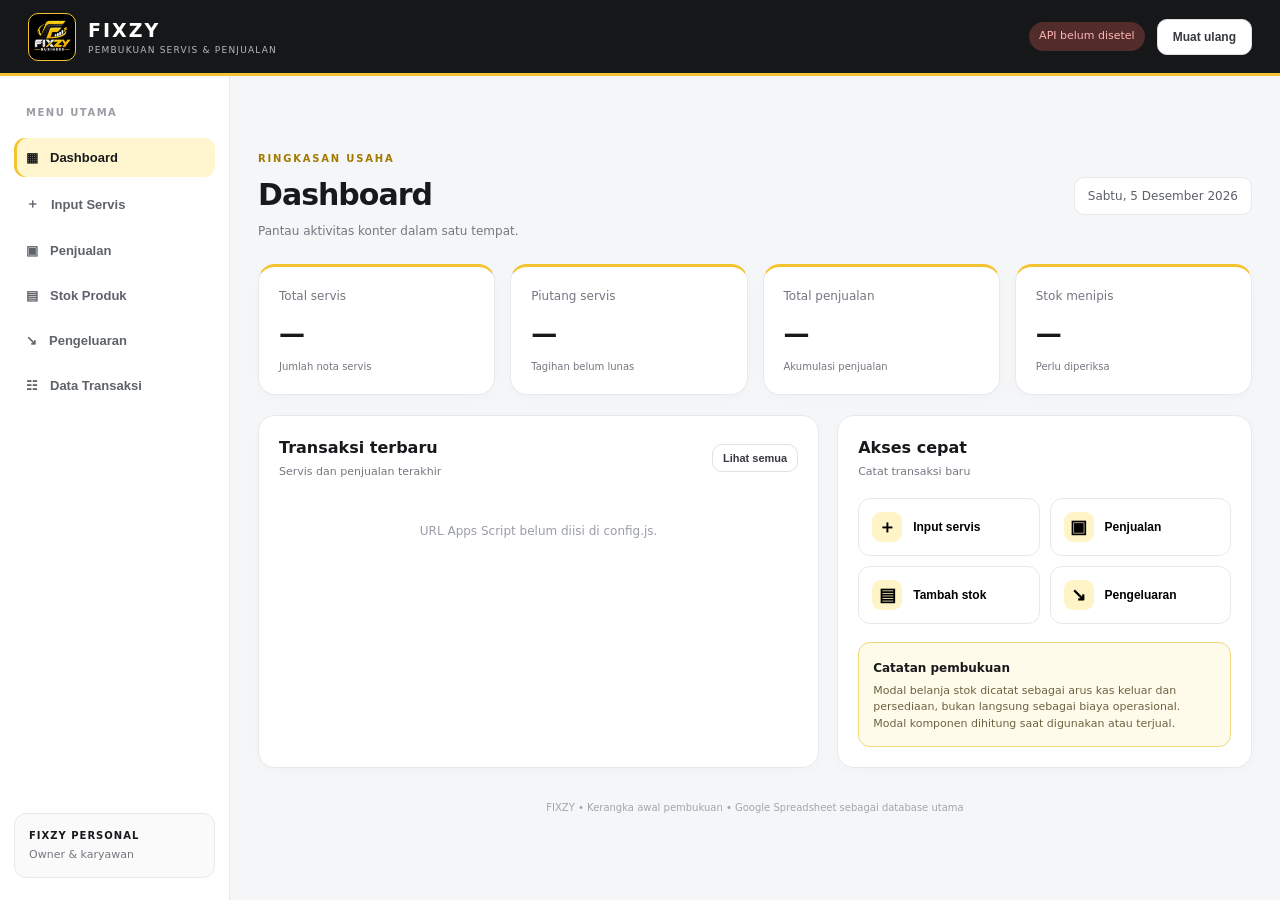
==== index.html @ 5bb492f8 "Update index.html" ====
<!doctype html>
<html lang="id"><head><meta charset="utf-8"><meta name="viewport" content="width=device-width,initial-scale=1"><title>FIXZY | Pembukuan Servis</title><style>
:root{--ink:#17191c;--muted:#737780;--line:#e8e9ec;--paper:#f5f6f8;--white:#fff;--yellow:#f4c430;--yellow-soft:#fff4c7;--radius:17px}*{box-sizing:border-box}body{margin:0;background:var(--paper);color:var(--ink);font:14px/1.5 Inter,ui-sans-serif,system-ui,-apple-system,"Segoe UI",sans-serif}.topbar{height:76px;background:#151719;color:white;display:flex;align-items:center;justify-content:space-between;padding:0 28px;border-bottom:3px solid var(--yellow);position:sticky;top:0;z-index:10}.brand{display:flex;align-items:center;gap:12px}.brand-logo{display:block;width:48px;height:48px;object-fit:contain;background:#000;border:1px solid var(--yellow);border-radius:10px;padding:3px;flex:0 0 auto}.brand b{display:block;letter-spacing:2px;font-size:19px}.brand small{display:block;color:#b6b8bd;font-size:9px;letter-spacing:1.2px}.top-actions{display:flex;align-items:center;gap:12px}.pill{font-size:11px;padding:6px 10px;border-radius:30px;background:#30343a;color:#fff}.pill.ok{background:#163d2b;color:#9cf0bd}.pill.bad{background:#522b2b;color:#ffb6b6}.layout{display:grid;grid-template-columns:230px minmax(0,1fr);min-height:calc(100vh - 76px)}.sidebar{background:white;border-right:1px solid var(--line);padding:22px 14px;display:flex;flex-direction:column;gap:6px}.nav-label{font-size:10px;font-weight:800;color:#9a9da4;letter-spacing:1.5px;padding:7px 12px 12px}.nav{display:flex;align-items:center;gap:12px;text-align:left;width:100%;border:0;background:transparent;color:#5e626a;padding:12px;border-radius:11px;font-weight:650;cursor:pointer}.nav span{font-size:13px}.nav:hover,.nav.active{background:#fff5ce;color:#191a1c}.nav.active{box-shadow:inset 3px 0 var(--yellow)}.sidebar-note{margin-top:auto;border:1px solid var(--line);background:#fafafa;border-radius:12px;padding:14px}.sidebar-note b,.sidebar-note small{display:block}.sidebar-note b{font-size:10px;letter-spacing:1px}.sidebar-note small{font-size:11px;color:var(--muted);margin-top:4px}.main{padding:28px;min-width:0;max-width:1600px;width:100%;margin:auto}.page{display:none}.page.active{display:block}.page-head{display:flex;justify-content:space-between;align-items:center;gap:20px;margin-bottom:24px}.eyebrow{font-size:10px;font-weight:850;letter-spacing:1.8px;color:#a27a00;margin:0 0 6px}.page h1{font-size:30px;letter-spacing:-1px;margin:0}.sub{color:var(--muted);margin:5px 0 0;font-size:12px}.date-chip{background:white;border:1px solid var(--line);padding:9px 13px;border-radius:10px;font-size:12px;color:#5d6067}.stats{display:grid;grid-template-columns:repeat(4,minmax(0,1fr));gap:15px;margin-bottom:20px}.stat,.panel{background:white;border:1px solid var(--line);border-radius:var(--radius);padding:20px;box-shadow:0 3px 12px #1a1c2105}.stat{border-top:3px solid var(--yellow)}.stat span,.stat small{display:block;color:var(--muted);font-size:12px}.stat strong{display:block;font-size:26px;letter-spacing:-.7px;margin:10px 0 5px}.stat small{font-size:10px}.two-col{display:grid;grid-template-columns:minmax(0,1.15fr) minmax(300px,.85fr);gap:18px}.panel h2{font-size:16px;margin:0}.panel-head{display:flex;align-items:center;justify-content:space-between;gap:15px;margin-bottom:17px}.panel-head p{color:var(--muted);font-size:11px;margin:4px 0 0}.quick-grid{display:grid;grid-template-columns:repeat(2,1fr);gap:10px}.quick-grid button{display:flex;align-items:center;gap:11px;padding:13px;border:1px solid var(--line);border-radius:12px;background:#fff;cursor:pointer;text-align:left;font-size:12px;font-weight:700}.quick-grid button:hover{border-color:#e3bc28;background:#fffdf5}.quick-grid b{display:grid;place-items:center;width:30px;height:30px;background:var(--yellow-soft);border-radius:9px;font-size:18px}.notice{margin-top:18px;border:1px solid #f0d87e;background:#fffbeb;padding:14px;border-radius:12px}.notice b{font-size:12px}.notice p{font-size:11px;color:#6c6241;margin:5px 0 0}.btn{border:1px solid transparent;border-radius:10px;padding:10px 15px;font-weight:750;font-size:12px;cursor:pointer;white-space:nowrap}.btn.primary{background:var(--yellow);color:#17191c}.btn.primary:hover{background:#e9b90d}.btn.ghost{background:white;border-color:#dfe1e5;color:#363940}.btn.small{padding:7px 10px;font-size:11px}.form-grid{display:grid;grid-template-columns:repeat(2,minmax(0,1fr));gap:17px;margin-bottom:20px}.form-grid label{display:flex;flex-direction:column;gap:7px;font-size:12px;font-weight:750;color:#42464d}.form-grid input,.form-grid select,.form-grid textarea{font:inherit;font-weight:450;color:#202328;border:1px solid #dfe1e5;background:#fff;border-radius:9px;padding:11px 12px;width:100%;outline:none}.form-grid input:focus,.form-grid select:focus,.form-grid textarea:focus{border-color:#d6ac13;box-shadow:0 0 0 3px #f4c43028}.span-2{grid-column:span 2}.form-footer{display:flex;align-items:center;gap:12px;flex-wrap:wrap}.form-message{font-size:12px;color:#4b6d31}.empty{padding:24px;text-align:center;color:#999da5;font-size:12px}.table-wrap{overflow:auto;width:100%}table{border-collapse:collapse;width:100%;font-size:12px;white-space:nowrap}th{text-align:left;background:#f7f7f8;color:#6d7179;font-size:10px;text-transform:uppercase;letter-spacing:.5px}th,td{padding:12px;border-bottom:1px solid #eceef1}td{color:#373b42}.tabs{display:flex;gap:7px;border-bottom:1px solid var(--line);margin-bottom:16px;overflow:auto}.tab{border:0;border-bottom:2px solid transparent;background:transparent;padding:10px 14px;font-size:12px;color:var(--muted);cursor:pointer}.tab.active{border-color:var(--yellow);color:#17191c;font-weight:800}footer{text-align:center;color:#a2a5ac;font-size:10px;padding:32px 0 10px}.toast{position:fixed;right:22px;bottom:22px;background:#191b1e;color:white;padding:14px 18px;border-radius:12px;box-shadow:0 10px 35px #0002;max-width:360px;display:none;z-index:30}.toast.show{display:block}@media(max-width:1000px){.layout{grid-template-columns:190px minmax(0,1fr)}.main{padding:22px}.stats{grid-template-columns:repeat(2,1fr)}.two-col{grid-template-columns:1fr}}@media(max-width:700px){.topbar{padding:0 15px;height:68px}.brand small{font-size:8px}.top-actions .pill{display:none}.layout{display:block}.sidebar{position:sticky;top:68px;z-index:8;display:flex;flex-direction:row;overflow:auto;padding:8px;border-right:0;border-bottom:1px solid var(--line);gap:4px}.nav-label,.sidebar-note{display:none}.nav{min-width:max-content;width:auto;padding:10px 12px}.main{padding:18px 13px}.page h1{font-size:25px}.page-head{align-items:flex-start}.date-chip{display:none}.stats{gap:9px}.stat{padding:14px}.stat strong{font-size:21px}.panel{padding:15px}.form-grid{grid-template-columns:1fr;gap:13px}.span-2{grid-column:span 1}.form-footer{align-items:flex-start}.quick-grid{grid-template-columns:1fr 1fr}}

/* FIXZY logo sizing fix: keep the logo confined to the header badge */
header.topbar .brand img.brand-logo,
.topbar .brand-logo {
  display: block !important;
  width: 48px !important;
  min-width: 48px !important;
  max-width: 48px !important;
  height: 48px !important;
  min-height: 48px !important;
  max-height: 48px !important;
  object-fit: contain !important;
  object-position: center !important;
  padding: 3px !important;
  margin: 0 !important;
  flex: 0 0 48px !important;
  background: #000 !important;
  border: 1px solid var(--yellow) !important;
  border-radius: 10px !important;
}
header.topbar .brand { min-width: 0; }
header.topbar .brand img { position: static !important; }
@media (max-width: 700px) {
  header.topbar .brand img.brand-logo,
  .topbar .brand-logo {
    width: 42px !important;
    min-width: 42px !important;
    max-width: 42px !important;
    height: 42px !important;
    min-height: 42px !important;
    max-height: 42px !important;
    flex-basis: 42px !important;
  }
}

</style></head>
<body><header class="topbar"><div class="brand"><img class="brand-logo" src="logofixzy.png" alt="Logo FIXZY"><div><b>FIXZY</b><small>PEMBUKUAN SERVIS & PENJUALAN</small></div></div><div class="top-actions"><span id="apiStatus" class="pill muted">API belum disetel</span><button class="btn ghost" id="refreshBtn">Muat ulang</button></div></header>
<div class="layout"><aside class="sidebar"><div class="nav-label">MENU UTAMA</div><button class="nav active" data-page="dashboard">▦ <span>Dashboard</span></button><button class="nav" data-page="servis">＋ <span>Input Servis</span></button><button class="nav" data-page="penjualan">▣ <span>Penjualan</span></button><button class="nav" data-page="stok">▤ <span>Stok Produk</span></button><button class="nav" data-page="pengeluaran">↘ <span>Pengeluaran</span></button><button class="nav" data-page="data">☷ <span>Data Transaksi</span></button><div class="sidebar-note"><b>FIXZY PERSONAL</b><small>Owner & karyawan</small></div></aside>
<main class="main"><section class="page active" id="page-dashboard"><div class="page-head"><div><p class="eyebrow">RINGKASAN USAHA</p><h1>Dashboard</h1><p class="sub">Pantau aktivitas konter dalam satu tempat.</p></div><span class="date-chip" id="todayLabel"></span></div><div class="stats"><article class="stat"><span>Total servis</span><strong id="statServis">—</strong><small>Jumlah nota servis</small></article><article class="stat"><span>Piutang servis</span><strong id="statPiutang">—</strong><small>Tagihan belum lunas</small></article><article class="stat"><span>Total penjualan</span><strong id="statSales">—</strong><small>Akumulasi penjualan</small></article><article class="stat"><span>Stok menipis</span><strong id="statLowStock">—</strong><small>Perlu diperiksa</small></article></div><div class="two-col"><article class="panel"><div class="panel-head"><div><h2>Transaksi terbaru</h2><p>Servis dan penjualan terakhir</p></div><button class="btn small ghost" data-goto="data">Lihat semua</button></div><div id="recentList" class="empty">Hubungkan API untuk menampilkan data.</div></article><article class="panel"><div class="panel-head"><div><h2>Akses cepat</h2><p>Catat transaksi baru</p></div></div><div class="quick-grid"><button data-goto="servis"><b>＋</b><span>Input servis</span></button><button data-goto="penjualan"><b>▣</b><span>Penjualan</span></button><button data-goto="stok"><b>▤</b><span>Tambah stok</span></button><button data-goto="pengeluaran"><b>↘</b><span>Pengeluaran</span></button></div><div class="notice"><b>Catatan pembukuan</b><p>Modal belanja stok dicatat sebagai arus kas keluar dan persediaan, bukan langsung sebagai biaya operasional. Modal komponen dihitung saat digunakan atau terjual.</p></div></article></div></section>
<section class="page" id="page-servis"><div class="page-head"><div><p class="eyebrow">PELANGGAN & PERANGKAT</p><h1>Input Servis</h1><p class="sub">Nota pelanggan ringkas; rincian modal tersimpan internal.</p></div></div><form id="servisForm" class="panel form-grid"><label>Nama pelanggan *<input name="namaPelanggan" required></label><label>WhatsApp<input name="wa" inputmode="tel"></label><label>Merek / model HP *<input name="model" required placeholder="Contoh: Oppo A16"></label><label>IMEI / serial<input name="imei"></label><label class="span-2">Keluhan *<input name="keluhan" required placeholder="HP mati total, tidak mengisi daya..."></label><label>Biaya jasa (Rp) *<input name="biayaJasa" type="number" min="0" required value="0"></label><label>Teknisi<input name="teknisi" placeholder="Nama teknisi"></label><label class="span-2">Catatan internal<textarea name="catatan" rows="2"></textarea></label><div class="span-2 form-footer"><button class="btn primary" type="submit">Simpan Servis</button><span class="form-message" id="servisMessage"></span></div></form><div class="panel"><h2>Sparepart pada servis</h2><p class="sub">Kerangka awal: pilih kode produk dan jumlah melalui pengembangan berikutnya. Jangan masukkan modal pada nota pelanggan.</p></div></section>
<section class="page" id="page-penjualan"><div class="page-head"><div><p class="eyebrow">KASIR KONTER</p><h1>Penjualan</h1><p class="sub">Catat penjualan barang dari stok.</p></div></div><form id="saleForm" class="panel form-grid"><label>Nama pelanggan<input name="namaPelanggan"></label><label>WhatsApp<input name="wa"></label><label>Kode produk *<input name="kodeProduk" required placeholder="Kode produk"></label><label>Jumlah *<input name="qty" type="number" min="1" value="1" required></label><label>Harga jual satuan (opsional)<input name="hargaJual" type="number" min="0" placeholder="Kosongkan = harga stok"></label><label>Diskon (Rp)<input name="diskon" type="number" min="0" value="0"></label><label>Dibayar (Rp)<input name="dibayar" type="number" min="0" value="0"></label><label>Metode pembayaran<select name="metode"><option>Tunai</option><option>Transfer</option><option>QRIS</option><option>Piutang</option></select></label><div class="span-2 form-footer"><button class="btn primary" type="submit">Simpan Penjualan</button><span class="form-message" id="saleMessage"></span></div></form></section>
<section class="page" id="page-stok"><div class="page-head"><div><p class="eyebrow">INVENTARIS</p><h1>Stok Produk</h1><p class="sub">Harga modal internal, harga jual, dan jumlah stok.</p></div></div><form id="productForm" class="panel form-grid"><label>Kode produk<input name="kodeProduk" placeholder="Otomatis jika kosong"></label><label>Nama produk *<input name="namaProduk" required></label><label>Kategori<input name="kategori" placeholder="LCD, baterai, aksesori"></label><label>Merek<input name="merek"></label><label>Supplier<input name="supplier"></label><label>Stok awal<input name="stokAwal" type="number" min="0" value="0"></label><label>Stok minimum<input name="stokMinimum" type="number" min="0" value="1"></label><label>Modal satuan (Rp)<input name="modal" type="number" min="0" value="0"></label><label>Harga jual (Rp)<input name="hargaJual" type="number" min="0" value="0"></label><div class="span-2 form-footer"><button class="btn primary" type="submit">Tambah Produk</button><span class="form-message" id="productMessage"></span></div></form><div class="panel"><div class="panel-head"><h2>Daftar stok</h2><button class="btn small ghost" id="loadStockBtn">Muat stok</button></div><div class="table-wrap"><table><thead><tr><th>Kode</th><th>Produk</th><th>Stok</th><th>Modal</th><th>Harga jual</th></tr></thead><tbody id="stockRows"><tr><td colspan="5" class="empty">Belum dimuat.</td></tr></tbody></table></div></div></section>
<section class="page" id="page-pengeluaran"><div class="page-head"><div><p class="eyebrow">KAS KELUAR</p><h1>Pengeluaran</h1><p class="sub">Pisahkan modal belanja, transportasi, makan, dan operasional.</p></div></div><form id="expenseForm" class="panel form-grid"><label>Kategori *<select name="kategori" required><option>Modal Belanja Stok</option><option>Transportasi</option><option>Makan / Konsumsi</option><option>Operasional Konter</option><option>Upah Karyawan</option><option>Peralatan Servis</option><option>Cicilan / Utang</option><option>Pengeluaran Lainnya</option></select></label><label>Nominal (Rp) *<input name="nominal" type="number" min="1" required></label><label>Metode pembayaran<select name="metode"><option>Tunai</option><option>Transfer</option><option>QRIS</option></select></label><label>Supplier / penerima<input name="supplier"></label><label class="span-2">Keterangan *<textarea name="keterangan" required rows="2" placeholder="Contoh: belanja LCD dari supplier"></textarea></label><div class="span-2 form-footer"><button class="btn primary" type="submit">Simpan Pengeluaran</button><span class="form-message" id="expenseMessage"></span></div></form><div class="notice"><b>Aturan modal stok</b><p>Untuk pembelian stok, gunakan alur pembelian stok yang menambah persediaan dan mencatat uang keluar satu kali. Jangan input pengeluaran modal yang sama dua kali.</p></div></section>
<section class="page" id="page-data"><div class="page-head"><div><p class="eyebrow">RIWAYAT</p><h1>Data Transaksi</h1><p class="sub">Lihat data dari Spreadsheet.</p></div><button class="btn primary" id="loadDataBtn">Muat data</button></div><div class="panel"><div class="tabs"><button class="tab active" data-table="servis">Servis</button><button class="tab" data-table="penjualan">Penjualan</button><button class="tab" data-table="pengeluaran">Pengeluaran</button><button class="tab" data-table="pembayaran">Pembayaran</button></div><div class="table-wrap"><table><thead id="dataHead"></thead><tbody id="dataRows"><tr><td class="empty">Klik Muat data.</td></tr></tbody></table></div></div></section>
<footer>FIXZY • Kerangka awal pembukuan • Google Spreadsheet sebagai database utama</footer></main></div><div id="toast" class="toast"></div><script>
// Tempel URL deployment Web App Apps Script setelah deploy.
// Contoh: const FIXZY_API_URL = 'https://script.google.com/macros/s/DEPLOYMENT_ID/exec';
const FIXZY_API_URL = '';
const FIXZY_APP_NAME = 'FIXZY';

</script>
<script>
const $ = s => document.querySelector(s); const $$ = s => [...document.querySelectorAll(s)];
const money = n => 'Rp ' + Number(n||0).toLocaleString('id-ID');
let currentTable='servis';
function toast(msg){const el=$('#toast');el.textContent=msg;el.classList.add('show');setTimeout(()=>el.classList.remove('show'),3200)}
function apiReady(){return typeof FIXZY_API_URL==='string'&&FIXZY_API_URL.startsWith('https://script.google.com/macros/s/')}
async function apiGet(action){if(!apiReady())throw new Error('URL Apps Script belum diisi di config.js.');const u=new URL(FIXZY_API_URL);u.searchParams.set('action',action);const r=await fetch(u.toString());const j=await r.json();if(!j.ok)throw new Error(j.message||'Permintaan gagal');return j}
async function apiPost(data){if(!apiReady())throw new Error('URL Apps Script belum diisi di config.js.');const r=await fetch(FIXZY_API_URL,{method:'POST',headers:{'Content-Type':'text/plain;charset=utf-8'},body:JSON.stringify(data)});const j=await r.json();if(!j.ok)throw new Error(j.message||'Permintaan gagal');return j}
function formObj(form){return Object.fromEntries(new FormData(form).entries())}
function go(page){$$('.page').forEach(x=>x.classList.toggle('active',x.id==='page-'+page));$$('.nav').forEach(x=>x.classList.toggle('active',x.dataset.page===page));window.scrollTo({top:0,behavior:'smooth'})}
$$('.nav').forEach(b=>b.addEventListener('click',()=>go(b.dataset.page)));$$('[data-goto]').forEach(b=>b.addEventListener('click',()=>go(b.dataset.goto)));
async function checkApi(){const s=$('#apiStatus');try{await apiGet('ping');s.textContent='API terhubung';s.className='pill ok'}catch(e){s.textContent='API belum disetel';s.className='pill bad'}}
async function loadDashboard(){try{const j=await apiGet('dashboard');const d=j.ringkasan||{};$('#statServis').textContent=d.jumlahServis??0;$('#statPiutang').textContent=money(d.totalPiutangServis);$('#statSales').textContent=money(d.totalPenjualan);$('#statLowStock').textContent=d.stokMenipis??0;const [s,p]=await Promise.all([apiGet('servis'),apiGet('penjualan')]);const all=[...(s.data||[]).map(x=>({date:x.Tanggal,id:x['ID Servis'],name:x['Nama Pelanggan'],total:x['Total Tagihan'],kind:'Servis'})),...(p.data||[]).map(x=>({date:x.Tanggal,id:x['ID Penjualan'],name:x['Nama Pelanggan'],total:x.Total,kind:'Penjualan'}))].slice(0,8);$('#recentList').innerHTML=all.length?'<div class="table-wrap"><table><thead><tr><th>Jenis</th><th>Nomor</th><th>Pelanggan</th><th>Total</th></tr></thead><tbody>'+all.map(x=>`<tr><td>${esc(x.kind)}</td><td>${esc(x.id)}</td><td>${esc(x.name)}</td><td>${money(x.total)}</td></tr>`).join('')+'</tbody></table></div>':'<div class="empty">Belum ada transaksi.</div>'}catch(e){$('#recentList').textContent=e.message}}
function esc(v){return String(v??'').replace(/[&<>"']/g,c=>({'&':'&amp;','<':'&lt;','>':'&gt;','"':'&quot;',"'":'&#39;'}[c]))}
function message(id,text){$(id).textContent=text}
$('#servisForm').addEventListener('submit',async e=>{e.preventDefault();const d=formObj(e.currentTarget);d.action='createservis';d.biayaJasa=Number(d.biayaJasa||0);d.spareparts=[];try{const j=await apiPost(d);message('#servisMessage',`${j.message} No. ${j.idServis}; total ${money(j.totalTagihan)}.`);e.currentTarget.reset();e.currentTarget.biayaJasa.value=0;toast('Servis tersimpan')}catch(err){message('#servisMessage',err.message)}});
$('#saleForm').addEventListener('submit',async e=>{e.preventDefault();const f=formObj(e.currentTarget);const d={action:'createsale',namaPelanggan:f.namaPelanggan,wa:f.wa,diskon:Number(f.diskon||0),dibayar:Number(f.dibayar||0),metode:f.metode,items:[{kodeProduk:f.kodeProduk,qty:Number(f.qty||0)}]};if(f.hargaJual!=='')d.items[0].hargaJual=Number(f.hargaJual);try{const j=await apiPost(d);message('#saleMessage',`${j.message} ${j.idPenjualan}; total ${money(j.total)}; sisa ${money(j.sisaPiutang)}.`);e.currentTarget.reset();toast('Penjualan tersimpan')}catch(err){message('#saleMessage',err.message)}});
$('#productForm').addEventListener('submit',async e=>{e.preventDefault();const d=formObj(e.currentTarget);d.action='createproduk';['stokAwal','stokMinimum','modal','hargaJual'].forEach(k=>d[k]=Number(d[k]||0));try{const j=await apiPost(d);message('#productMessage',`${j.message} Kode: ${j.kodeProduk}`);e.currentTarget.reset();await loadStock();toast('Produk tersimpan')}catch(err){message('#productMessage',err.message)}});
$('#expenseForm').addEventListener('submit',async e=>{e.preventDefault();const d=formObj(e.currentTarget);d.action='createexpense';d.nominal=Number(d.nominal||0);try{const j=await apiPost(d);message('#expenseMessage',j.message);e.currentTarget.reset();toast('Pengeluaran tersimpan')}catch(err){message('#expenseMessage',err.message)}});
async function loadStock(){try{const j=await apiGet('stok');const rows=j.data||[];$('#stockRows').innerHTML=rows.length?rows.map(p=>`<tr><td>${esc(p['Kode Produk'])}</td><td>${esc(p['Nama Produk'])}</td><td>${esc(p.Stok)}</td><td>${money(p['Modal Satuan'])}</td><td>${money(p['Harga Jual'])}</td></tr>`).join(''):'<tr><td colspan="5" class="empty">Belum ada produk.</td></tr>'}catch(e){$('#stockRows').innerHTML=`<tr><td colspan="5" class="empty">${esc(e.message)}</td></tr>`}}
$('#loadStockBtn').addEventListener('click',loadStock);$('#loadDataBtn').addEventListener('click',loadTable);$('#refreshBtn').addEventListener('click',async()=>{await checkApi();await loadDashboard();toast('Data diperbarui')});
$$('.tab').forEach(b=>b.addEventListener('click',()=>{$$('.tab').forEach(x=>x.classList.toggle('active',x===b));currentTable=b.dataset.table;loadTable()}));
async function loadTable(){try{const j=await apiGet(currentTable);const data=j.data||[];const keys=data.length?Object.keys(data[0]):[];$('#dataHead').innerHTML='<tr>'+keys.slice(0,9).map(k=>`<th>${esc(k)}</th>`).join('')+'</tr>';$('#dataRows').innerHTML=data.length?data.map(o=>'<tr>'+keys.slice(0,9).map(k=>`<td>${esc(typeof o[k]==='number'&&/Nominal|Total|Harga|Modal|Tagihan|Dibayar|Piutang/.test(k)?money(o[k]):o[k])}</td>`).join('')+'</tr>').join(''):`<tr><td colspan="9" class="empty">Belum ada data.</td></tr>`}catch(e){$('#dataRows').innerHTML=`<tr><td class="empty">${esc(e.message)}</td></tr>`}}
$('#todayLabel').textContent=new Date().toLocaleDateString('id-ID',{weekday:'long',day:'numeric',month:'long',year:'numeric'});checkApi();loadDashboard();

</script></body></html>
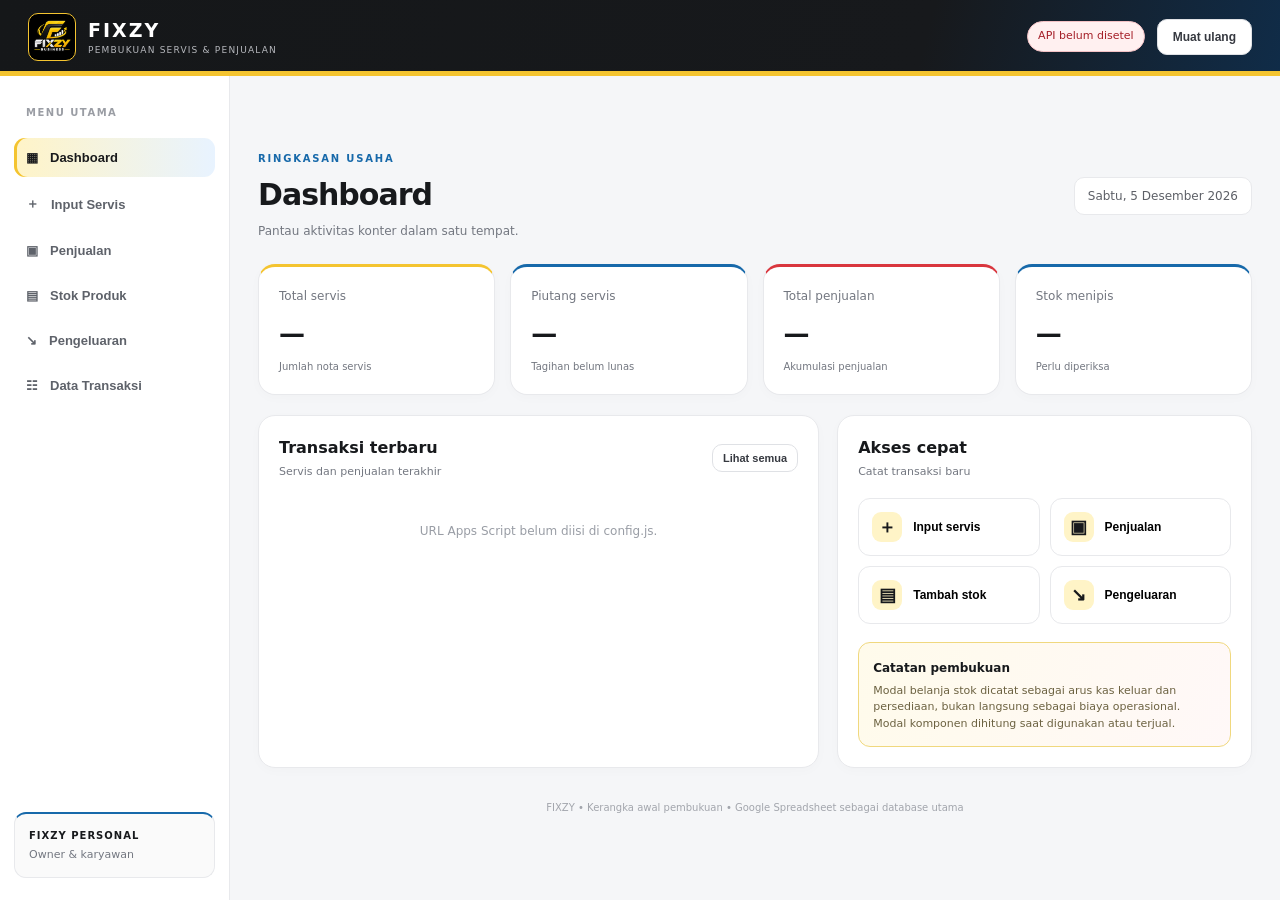
==== commit 942c7126: "Update index.html" ====
--- a/index.html
+++ b/index.html
@@ -1,6 +1,6 @@
 <!doctype html>
 <html lang="id"><head><meta charset="utf-8"><meta name="viewport" content="width=device-width,initial-scale=1"><title>FIXZY | Pembukuan Servis</title><style>
-:root{--ink:#17191c;--muted:#737780;--line:#e8e9ec;--paper:#f5f6f8;--white:#fff;--yellow:#f4c430;--yellow-soft:#fff4c7;--radius:17px}*{box-sizing:border-box}body{margin:0;background:var(--paper);color:var(--ink);font:14px/1.5 Inter,ui-sans-serif,system-ui,-apple-system,"Segoe UI",sans-serif}.topbar{height:76px;background:#151719;color:white;display:flex;align-items:center;justify-content:space-between;padding:0 28px;border-bottom:3px solid var(--yellow);position:sticky;top:0;z-index:10}.brand{display:flex;align-items:center;gap:12px}.brand-logo{display:block;width:48px;height:48px;object-fit:contain;background:#000;border:1px solid var(--yellow);border-radius:10px;padding:3px;flex:0 0 auto}.brand b{display:block;letter-spacing:2px;font-size:19px}.brand small{display:block;color:#b6b8bd;font-size:9px;letter-spacing:1.2px}.top-actions{display:flex;align-items:center;gap:12px}.pill{font-size:11px;padding:6px 10px;border-radius:30px;background:#30343a;color:#fff}.pill.ok{background:#163d2b;color:#9cf0bd}.pill.bad{background:#522b2b;color:#ffb6b6}.layout{display:grid;grid-template-columns:230px minmax(0,1fr);min-height:calc(100vh - 76px)}.sidebar{background:white;border-right:1px solid var(--line);padding:22px 14px;display:flex;flex-direction:column;gap:6px}.nav-label{font-size:10px;font-weight:800;color:#9a9da4;letter-spacing:1.5px;padding:7px 12px 12px}.nav{display:flex;align-items:center;gap:12px;text-align:left;width:100%;border:0;background:transparent;color:#5e626a;padding:12px;border-radius:11px;font-weight:650;cursor:pointer}.nav span{font-size:13px}.nav:hover,.nav.active{background:#fff5ce;color:#191a1c}.nav.active{box-shadow:inset 3px 0 var(--yellow)}.sidebar-note{margin-top:auto;border:1px solid var(--line);background:#fafafa;border-radius:12px;padding:14px}.sidebar-note b,.sidebar-note small{display:block}.sidebar-note b{font-size:10px;letter-spacing:1px}.sidebar-note small{font-size:11px;color:var(--muted);margin-top:4px}.main{padding:28px;min-width:0;max-width:1600px;width:100%;margin:auto}.page{display:none}.page.active{display:block}.page-head{display:flex;justify-content:space-between;align-items:center;gap:20px;margin-bottom:24px}.eyebrow{font-size:10px;font-weight:850;letter-spacing:1.8px;color:#a27a00;margin:0 0 6px}.page h1{font-size:30px;letter-spacing:-1px;margin:0}.sub{color:var(--muted);margin:5px 0 0;font-size:12px}.date-chip{background:white;border:1px solid var(--line);padding:9px 13px;border-radius:10px;font-size:12px;color:#5d6067}.stats{display:grid;grid-template-columns:repeat(4,minmax(0,1fr));gap:15px;margin-bottom:20px}.stat,.panel{background:white;border:1px solid var(--line);border-radius:var(--radius);padding:20px;box-shadow:0 3px 12px #1a1c2105}.stat{border-top:3px solid var(--yellow)}.stat span,.stat small{display:block;color:var(--muted);font-size:12px}.stat strong{display:block;font-size:26px;letter-spacing:-.7px;margin:10px 0 5px}.stat small{font-size:10px}.two-col{display:grid;grid-template-columns:minmax(0,1.15fr) minmax(300px,.85fr);gap:18px}.panel h2{font-size:16px;margin:0}.panel-head{display:flex;align-items:center;justify-content:space-between;gap:15px;margin-bottom:17px}.panel-head p{color:var(--muted);font-size:11px;margin:4px 0 0}.quick-grid{display:grid;grid-template-columns:repeat(2,1fr);gap:10px}.quick-grid button{display:flex;align-items:center;gap:11px;padding:13px;border:1px solid var(--line);border-radius:12px;background:#fff;cursor:pointer;text-align:left;font-size:12px;font-weight:700}.quick-grid button:hover{border-color:#e3bc28;background:#fffdf5}.quick-grid b{display:grid;place-items:center;width:30px;height:30px;background:var(--yellow-soft);border-radius:9px;font-size:18px}.notice{margin-top:18px;border:1px solid #f0d87e;background:#fffbeb;padding:14px;border-radius:12px}.notice b{font-size:12px}.notice p{font-size:11px;color:#6c6241;margin:5px 0 0}.btn{border:1px solid transparent;border-radius:10px;padding:10px 15px;font-weight:750;font-size:12px;cursor:pointer;white-space:nowrap}.btn.primary{background:var(--yellow);color:#17191c}.btn.primary:hover{background:#e9b90d}.btn.ghost{background:white;border-color:#dfe1e5;color:#363940}.btn.small{padding:7px 10px;font-size:11px}.form-grid{display:grid;grid-template-columns:repeat(2,minmax(0,1fr));gap:17px;margin-bottom:20px}.form-grid label{display:flex;flex-direction:column;gap:7px;font-size:12px;font-weight:750;color:#42464d}.form-grid input,.form-grid select,.form-grid textarea{font:inherit;font-weight:450;color:#202328;border:1px solid #dfe1e5;background:#fff;border-radius:9px;padding:11px 12px;width:100%;outline:none}.form-grid input:focus,.form-grid select:focus,.form-grid textarea:focus{border-color:#d6ac13;box-shadow:0 0 0 3px #f4c43028}.span-2{grid-column:span 2}.form-footer{display:flex;align-items:center;gap:12px;flex-wrap:wrap}.form-message{font-size:12px;color:#4b6d31}.empty{padding:24px;text-align:center;color:#999da5;font-size:12px}.table-wrap{overflow:auto;width:100%}table{border-collapse:collapse;width:100%;font-size:12px;white-space:nowrap}th{text-align:left;background:#f7f7f8;color:#6d7179;font-size:10px;text-transform:uppercase;letter-spacing:.5px}th,td{padding:12px;border-bottom:1px solid #eceef1}td{color:#373b42}.tabs{display:flex;gap:7px;border-bottom:1px solid var(--line);margin-bottom:16px;overflow:auto}.tab{border:0;border-bottom:2px solid transparent;background:transparent;padding:10px 14px;font-size:12px;color:var(--muted);cursor:pointer}.tab.active{border-color:var(--yellow);color:#17191c;font-weight:800}footer{text-align:center;color:#a2a5ac;font-size:10px;padding:32px 0 10px}.toast{position:fixed;right:22px;bottom:22px;background:#191b1e;color:white;padding:14px 18px;border-radius:12px;box-shadow:0 10px 35px #0002;max-width:360px;display:none;z-index:30}.toast.show{display:block}@media(max-width:1000px){.layout{grid-template-columns:190px minmax(0,1fr)}.main{padding:22px}.stats{grid-template-columns:repeat(2,1fr)}.two-col{grid-template-columns:1fr}}@media(max-width:700px){.topbar{padding:0 15px;height:68px}.brand small{font-size:8px}.top-actions .pill{display:none}.layout{display:block}.sidebar{position:sticky;top:68px;z-index:8;display:flex;flex-direction:row;overflow:auto;padding:8px;border-right:0;border-bottom:1px solid var(--line);gap:4px}.nav-label,.sidebar-note{display:none}.nav{min-width:max-content;width:auto;padding:10px 12px}.main{padding:18px 13px}.page h1{font-size:25px}.page-head{align-items:flex-start}.date-chip{display:none}.stats{gap:9px}.stat{padding:14px}.stat strong{font-size:21px}.panel{padding:15px}.form-grid{grid-template-columns:1fr;gap:13px}.span-2{grid-column:span 1}.form-footer{align-items:flex-start}.quick-grid{grid-template-columns:1fr 1fr}}
+:root{--ink:#17191c;--muted:#737780;--line:#e8e9ec;--paper:#f5f6f8;--white:#fff;--yellow:#f4c430;--yellow-soft:#fff4c7;--blue:#1769aa;--blue-soft:#e8f3ff;--red:#d9363e;--red-soft:#fff0f0;--radius:17px}*{box-sizing:border-box}body{margin:0;background:var(--paper);color:var(--ink);font:14px/1.5 Inter,ui-sans-serif,system-ui,-apple-system,"Segoe UI",sans-serif}.topbar{height:76px;background:#151719;color:white;display:flex;align-items:center;justify-content:space-between;padding:0 28px;border-bottom:3px solid var(--yellow);position:sticky;top:0;z-index:10}.brand{display:flex;align-items:center;gap:12px}.brand-logo{display:block;width:48px;height:48px;object-fit:contain;background:#000;border:1px solid var(--yellow);border-radius:10px;padding:3px;flex:0 0 auto}.brand b{display:block;letter-spacing:2px;font-size:19px}.brand small{display:block;color:#b6b8bd;font-size:9px;letter-spacing:1.2px}.top-actions{display:flex;align-items:center;gap:12px}.pill{font-size:11px;padding:6px 10px;border-radius:30px;background:#30343a;color:#fff}.pill.ok{background:#163d2b;color:#9cf0bd}.pill.bad{background:#522b2b;color:#ffb6b6}.layout{display:grid;grid-template-columns:230px minmax(0,1fr);min-height:calc(100vh - 76px)}.sidebar{background:white;border-right:1px solid var(--line);padding:22px 14px;display:flex;flex-direction:column;gap:6px}.nav-label{font-size:10px;font-weight:800;color:#9a9da4;letter-spacing:1.5px;padding:7px 12px 12px}.nav{display:flex;align-items:center;gap:12px;text-align:left;width:100%;border:0;background:transparent;color:#5e626a;padding:12px;border-radius:11px;font-weight:650;cursor:pointer}.nav span{font-size:13px}.nav:hover,.nav.active{background:#fff5ce;color:#191a1c}.nav.active{box-shadow:inset 3px 0 var(--yellow)}.sidebar-note{margin-top:auto;border:1px solid var(--line);background:#fafafa;border-radius:12px;padding:14px}.sidebar-note b,.sidebar-note small{display:block}.sidebar-note b{font-size:10px;letter-spacing:1px}.sidebar-note small{font-size:11px;color:var(--muted);margin-top:4px}.main{padding:28px;min-width:0;max-width:1600px;width:100%;margin:auto}.page{display:none}.page.active{display:block}.page-head{display:flex;justify-content:space-between;align-items:center;gap:20px;margin-bottom:24px}.eyebrow{font-size:10px;font-weight:850;letter-spacing:1.8px;color:#a27a00;margin:0 0 6px}.page h1{font-size:30px;letter-spacing:-1px;margin:0}.sub{color:var(--muted);margin:5px 0 0;font-size:12px}.date-chip{background:white;border:1px solid var(--line);padding:9px 13px;border-radius:10px;font-size:12px;color:#5d6067}.stats{display:grid;grid-template-columns:repeat(4,minmax(0,1fr));gap:15px;margin-bottom:20px}.stat,.panel{background:white;border:1px solid var(--line);border-radius:var(--radius);padding:20px;box-shadow:0 3px 12px #1a1c2105}.stat{border-top:3px solid var(--yellow)}.stat span,.stat small{display:block;color:var(--muted);font-size:12px}.stat strong{display:block;font-size:26px;letter-spacing:-.7px;margin:10px 0 5px}.stat small{font-size:10px}.two-col{display:grid;grid-template-columns:minmax(0,1.15fr) minmax(300px,.85fr);gap:18px}.panel h2{font-size:16px;margin:0}.panel-head{display:flex;align-items:center;justify-content:space-between;gap:15px;margin-bottom:17px}.panel-head p{color:var(--muted);font-size:11px;margin:4px 0 0}.quick-grid{display:grid;grid-template-columns:repeat(2,1fr);gap:10px}.quick-grid button{display:flex;align-items:center;gap:11px;padding:13px;border:1px solid var(--line);border-radius:12px;background:#fff;cursor:pointer;text-align:left;font-size:12px;font-weight:700}.quick-grid button:hover{border-color:#e3bc28;background:#fffdf5}.quick-grid b{display:grid;place-items:center;width:30px;height:30px;background:var(--yellow-soft);border-radius:9px;font-size:18px}.notice{margin-top:18px;border:1px solid #f0d87e;background:#fffbeb;padding:14px;border-radius:12px}.notice b{font-size:12px}.notice p{font-size:11px;color:#6c6241;margin:5px 0 0}.btn{border:1px solid transparent;border-radius:10px;padding:10px 15px;font-weight:750;font-size:12px;cursor:pointer;white-space:nowrap}.btn.primary{background:var(--yellow);color:#17191c}.btn.primary:hover{background:#e9b90d}.btn.ghost{background:white;border-color:#dfe1e5;color:#363940}.btn.small{padding:7px 10px;font-size:11px}.form-grid{display:grid;grid-template-columns:repeat(2,minmax(0,1fr));gap:17px;margin-bottom:20px}.form-grid label{display:flex;flex-direction:column;gap:7px;font-size:12px;font-weight:750;color:#42464d}.form-grid input,.form-grid select,.form-grid textarea{font:inherit;font-weight:450;color:#202328;border:1px solid #dfe1e5;background:#fff;border-radius:9px;padding:11px 12px;width:100%;outline:none}.form-grid input:focus,.form-grid select:focus,.form-grid textarea:focus{border-color:#d6ac13;box-shadow:0 0 0 3px #f4c43028}.span-2{grid-column:span 2}.form-footer{display:flex;align-items:center;gap:12px;flex-wrap:wrap}.form-message{font-size:12px;color:#4b6d31}.empty{padding:24px;text-align:center;color:#999da5;font-size:12px}.table-wrap{overflow:auto;width:100%}table{border-collapse:collapse;width:100%;font-size:12px;white-space:nowrap}th{text-align:left;background:#f7f7f8;color:#6d7179;font-size:10px;text-transform:uppercase;letter-spacing:.5px}th,td{padding:12px;border-bottom:1px solid #eceef1}td{color:#373b42}.tabs{display:flex;gap:7px;border-bottom:1px solid var(--line);margin-bottom:16px;overflow:auto}.tab{border:0;border-bottom:2px solid transparent;background:transparent;padding:10px 14px;font-size:12px;color:var(--muted);cursor:pointer}.tab.active{border-color:var(--yellow);color:#17191c;font-weight:800}footer{text-align:center;color:#a2a5ac;font-size:10px;padding:32px 0 10px}.toast{position:fixed;right:22px;bottom:22px;background:#191b1e;color:white;padding:14px 18px;border-radius:12px;box-shadow:0 10px 35px #0002;max-width:360px;display:none;z-index:30}.toast.show{display:block}@media(max-width:1000px){.layout{grid-template-columns:190px minmax(0,1fr)}.main{padding:22px}.stats{grid-template-columns:repeat(2,1fr)}.two-col{grid-template-columns:1fr}}@media(max-width:700px){.topbar{padding:0 15px;height:68px}.brand small{font-size:8px}.top-actions .pill{display:none}.layout{display:block}.sidebar{position:sticky;top:68px;z-index:8;display:flex;flex-direction:row;overflow:auto;padding:8px;border-right:0;border-bottom:1px solid var(--line);gap:4px}.nav-label,.sidebar-note{display:none}.nav{min-width:max-content;width:auto;padding:10px 12px}.main{padding:18px 13px}.page h1{font-size:25px}.page-head{align-items:flex-start}.date-chip{display:none}.stats{gap:9px}.stat{padding:14px}.stat strong{font-size:21px}.panel{padding:15px}.form-grid{grid-template-columns:1fr;gap:13px}.span-2{grid-column:span 1}.form-footer{align-items:flex-start}.quick-grid{grid-template-columns:1fr 1fr}}
 
 /* FIXZY logo sizing fix: keep the logo confined to the header badge */
 header.topbar .brand img.brand-logo,
@@ -35,6 +35,30 @@
     flex-basis: 42px !important;
   }
 }
+
+
+/* Aksen tambahan biru dan merah — kuning/hitam tetap menjadi identitas FIXZY */
+.topbar{background:linear-gradient(105deg,#151719 0%,#17191c 72%,#102c48 100%)}
+.topbar{box-shadow:inset 0 -2px 0 var(--yellow)}
+.stat:nth-child(2){border-top-color:var(--blue)}
+.stat:nth-child(3){border-top-color:var(--red)}
+.stat:nth-child(4){border-top-color:var(--blue)}
+.eyebrow{color:var(--blue)}
+.nav:hover{background:var(--blue-soft);color:#164e7a}
+.nav.active{background:linear-gradient(90deg,#fff4c7 0%,#e8f3ff 100%);color:#191a1c;box-shadow:inset 3px 0 var(--yellow)}
+.quick-grid button:hover{border-color:var(--blue);background:var(--blue-soft)}
+.quick-grid b{background:var(--yellow-soft);color:#17191c}
+.btn.primary{background:var(--yellow);color:#17191c;border-bottom:3px solid #d5a900}
+.btn.primary:hover{background:#e9b90d}
+.btn.danger{background:var(--red);color:white}
+.form-grid input:focus,.form-grid select:focus,.form-grid textarea:focus{border-color:var(--blue);box-shadow:0 0 0 3px #1769aa20}
+.tab.active{border-color:var(--blue);color:var(--blue)}
+th{background:#edf4fa}
+.notice{border-color:#f0d87e;background:linear-gradient(110deg,#fffbeb 0%,#fff8f8 100%)}
+.pill.ok{background:#e8f3ff;color:#15558a;border:1px solid #b7d8f6}
+.pill.bad{background:var(--red-soft);color:#a51f28;border:1px solid #f3c1c4}
+.sidebar-note{border-top:2px solid var(--blue)}
+@media(max-width:700px){.topbar{background:linear-gradient(105deg,#151719 0%,#17191c 72%,#102c48 100%)}}
 
 </style></head>
 <body><header class="topbar"><div class="brand"><img class="brand-logo" src="logofixzy.png" alt="Logo FIXZY"><div><b>FIXZY</b><small>PEMBUKUAN SERVIS & PENJUALAN</small></div></div><div class="top-actions"><span id="apiStatus" class="pill muted">API belum disetel</span><button class="btn ghost" id="refreshBtn">Muat ulang</button></div></header>
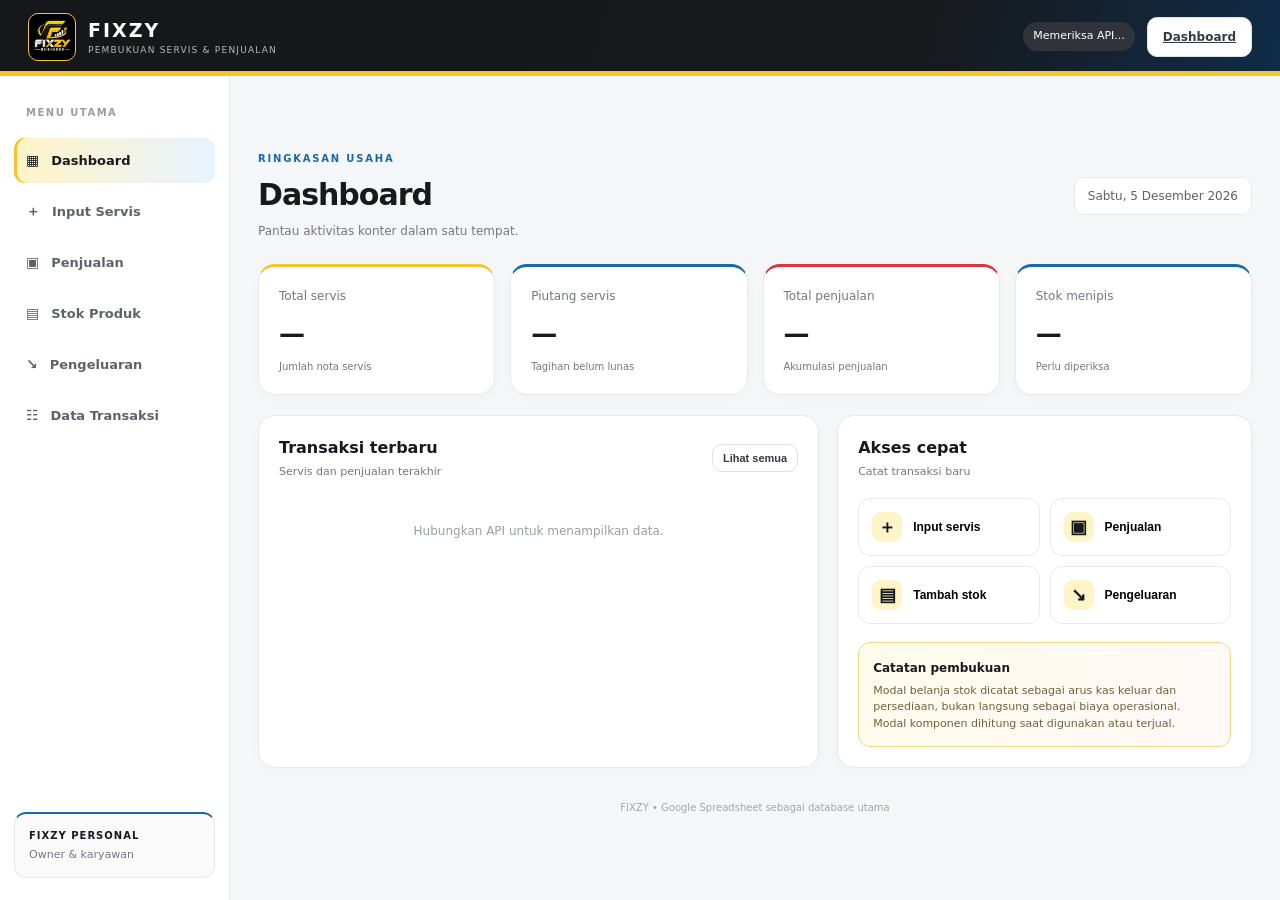
==== commit 7094ae5f: "Add files via upload" ====
--- a/index.html
+++ b/index.html
@@ -1,5 +1,4 @@
-<!doctype html>
-<html lang="id"><head><meta charset="utf-8"><meta name="viewport" content="width=device-width,initial-scale=1"><title>FIXZY | Pembukuan Servis</title><style>
+<!doctype html><html lang="id"><head><meta charset="utf-8"><meta name="viewport" content="width=device-width,initial-scale=1"><title>FIXZY | Dashboard</title><style>
 :root{--ink:#17191c;--muted:#737780;--line:#e8e9ec;--paper:#f5f6f8;--white:#fff;--yellow:#f4c430;--yellow-soft:#fff4c7;--blue:#1769aa;--blue-soft:#e8f3ff;--red:#d9363e;--red-soft:#fff0f0;--radius:17px}*{box-sizing:border-box}body{margin:0;background:var(--paper);color:var(--ink);font:14px/1.5 Inter,ui-sans-serif,system-ui,-apple-system,"Segoe UI",sans-serif}.topbar{height:76px;background:#151719;color:white;display:flex;align-items:center;justify-content:space-between;padding:0 28px;border-bottom:3px solid var(--yellow);position:sticky;top:0;z-index:10}.brand{display:flex;align-items:center;gap:12px}.brand-logo{display:block;width:48px;height:48px;object-fit:contain;background:#000;border:1px solid var(--yellow);border-radius:10px;padding:3px;flex:0 0 auto}.brand b{display:block;letter-spacing:2px;font-size:19px}.brand small{display:block;color:#b6b8bd;font-size:9px;letter-spacing:1.2px}.top-actions{display:flex;align-items:center;gap:12px}.pill{font-size:11px;padding:6px 10px;border-radius:30px;background:#30343a;color:#fff}.pill.ok{background:#163d2b;color:#9cf0bd}.pill.bad{background:#522b2b;color:#ffb6b6}.layout{display:grid;grid-template-columns:230px minmax(0,1fr);min-height:calc(100vh - 76px)}.sidebar{background:white;border-right:1px solid var(--line);padding:22px 14px;display:flex;flex-direction:column;gap:6px}.nav-label{font-size:10px;font-weight:800;color:#9a9da4;letter-spacing:1.5px;padding:7px 12px 12px}.nav{display:flex;align-items:center;gap:12px;text-align:left;width:100%;border:0;background:transparent;color:#5e626a;padding:12px;border-radius:11px;font-weight:650;cursor:pointer}.nav span{font-size:13px}.nav:hover,.nav.active{background:#fff5ce;color:#191a1c}.nav.active{box-shadow:inset 3px 0 var(--yellow)}.sidebar-note{margin-top:auto;border:1px solid var(--line);background:#fafafa;border-radius:12px;padding:14px}.sidebar-note b,.sidebar-note small{display:block}.sidebar-note b{font-size:10px;letter-spacing:1px}.sidebar-note small{font-size:11px;color:var(--muted);margin-top:4px}.main{padding:28px;min-width:0;max-width:1600px;width:100%;margin:auto}.page{display:none}.page.active{display:block}.page-head{display:flex;justify-content:space-between;align-items:center;gap:20px;margin-bottom:24px}.eyebrow{font-size:10px;font-weight:850;letter-spacing:1.8px;color:#a27a00;margin:0 0 6px}.page h1{font-size:30px;letter-spacing:-1px;margin:0}.sub{color:var(--muted);margin:5px 0 0;font-size:12px}.date-chip{background:white;border:1px solid var(--line);padding:9px 13px;border-radius:10px;font-size:12px;color:#5d6067}.stats{display:grid;grid-template-columns:repeat(4,minmax(0,1fr));gap:15px;margin-bottom:20px}.stat,.panel{background:white;border:1px solid var(--line);border-radius:var(--radius);padding:20px;box-shadow:0 3px 12px #1a1c2105}.stat{border-top:3px solid var(--yellow)}.stat span,.stat small{display:block;color:var(--muted);font-size:12px}.stat strong{display:block;font-size:26px;letter-spacing:-.7px;margin:10px 0 5px}.stat small{font-size:10px}.two-col{display:grid;grid-template-columns:minmax(0,1.15fr) minmax(300px,.85fr);gap:18px}.panel h2{font-size:16px;margin:0}.panel-head{display:flex;align-items:center;justify-content:space-between;gap:15px;margin-bottom:17px}.panel-head p{color:var(--muted);font-size:11px;margin:4px 0 0}.quick-grid{display:grid;grid-template-columns:repeat(2,1fr);gap:10px}.quick-grid button{display:flex;align-items:center;gap:11px;padding:13px;border:1px solid var(--line);border-radius:12px;background:#fff;cursor:pointer;text-align:left;font-size:12px;font-weight:700}.quick-grid button:hover{border-color:#e3bc28;background:#fffdf5}.quick-grid b{display:grid;place-items:center;width:30px;height:30px;background:var(--yellow-soft);border-radius:9px;font-size:18px}.notice{margin-top:18px;border:1px solid #f0d87e;background:#fffbeb;padding:14px;border-radius:12px}.notice b{font-size:12px}.notice p{font-size:11px;color:#6c6241;margin:5px 0 0}.btn{border:1px solid transparent;border-radius:10px;padding:10px 15px;font-weight:750;font-size:12px;cursor:pointer;white-space:nowrap}.btn.primary{background:var(--yellow);color:#17191c}.btn.primary:hover{background:#e9b90d}.btn.ghost{background:white;border-color:#dfe1e5;color:#363940}.btn.small{padding:7px 10px;font-size:11px}.form-grid{display:grid;grid-template-columns:repeat(2,minmax(0,1fr));gap:17px;margin-bottom:20px}.form-grid label{display:flex;flex-direction:column;gap:7px;font-size:12px;font-weight:750;color:#42464d}.form-grid input,.form-grid select,.form-grid textarea{font:inherit;font-weight:450;color:#202328;border:1px solid #dfe1e5;background:#fff;border-radius:9px;padding:11px 12px;width:100%;outline:none}.form-grid input:focus,.form-grid select:focus,.form-grid textarea:focus{border-color:#d6ac13;box-shadow:0 0 0 3px #f4c43028}.span-2{grid-column:span 2}.form-footer{display:flex;align-items:center;gap:12px;flex-wrap:wrap}.form-message{font-size:12px;color:#4b6d31}.empty{padding:24px;text-align:center;color:#999da5;font-size:12px}.table-wrap{overflow:auto;width:100%}table{border-collapse:collapse;width:100%;font-size:12px;white-space:nowrap}th{text-align:left;background:#f7f7f8;color:#6d7179;font-size:10px;text-transform:uppercase;letter-spacing:.5px}th,td{padding:12px;border-bottom:1px solid #eceef1}td{color:#373b42}.tabs{display:flex;gap:7px;border-bottom:1px solid var(--line);margin-bottom:16px;overflow:auto}.tab{border:0;border-bottom:2px solid transparent;background:transparent;padding:10px 14px;font-size:12px;color:var(--muted);cursor:pointer}.tab.active{border-color:var(--yellow);color:#17191c;font-weight:800}footer{text-align:center;color:#a2a5ac;font-size:10px;padding:32px 0 10px}.toast{position:fixed;right:22px;bottom:22px;background:#191b1e;color:white;padding:14px 18px;border-radius:12px;box-shadow:0 10px 35px #0002;max-width:360px;display:none;z-index:30}.toast.show{display:block}@media(max-width:1000px){.layout{grid-template-columns:190px minmax(0,1fr)}.main{padding:22px}.stats{grid-template-columns:repeat(2,1fr)}.two-col{grid-template-columns:1fr}}@media(max-width:700px){.topbar{padding:0 15px;height:68px}.brand small{font-size:8px}.top-actions .pill{display:none}.layout{display:block}.sidebar{position:sticky;top:68px;z-index:8;display:flex;flex-direction:row;overflow:auto;padding:8px;border-right:0;border-bottom:1px solid var(--line);gap:4px}.nav-label,.sidebar-note{display:none}.nav{min-width:max-content;width:auto;padding:10px 12px}.main{padding:18px 13px}.page h1{font-size:25px}.page-head{align-items:flex-start}.date-chip{display:none}.stats{gap:9px}.stat{padding:14px}.stat strong{font-size:21px}.panel{padding:15px}.form-grid{grid-template-columns:1fr;gap:13px}.span-2{grid-column:span 1}.form-footer{align-items:flex-start}.quick-grid{grid-template-columns:1fr 1fr}}
 
 /* FIXZY logo sizing fix: keep the logo confined to the header badge */
@@ -60,45 +59,16 @@
 .sidebar-note{border-top:2px solid var(--blue)}
 @media(max-width:700px){.topbar{background:linear-gradient(105deg,#151719 0%,#17191c 72%,#102c48 100%)}}
 
-</style></head>
-<body><header class="topbar"><div class="brand"><img class="brand-logo" src="logofixzy.png" alt="Logo FIXZY"><div><b>FIXZY</b><small>PEMBUKUAN SERVIS & PENJUALAN</small></div></div><div class="top-actions"><span id="apiStatus" class="pill muted">API belum disetel</span><button class="btn ghost" id="refreshBtn">Muat ulang</button></div></header>
-<div class="layout"><aside class="sidebar"><div class="nav-label">MENU UTAMA</div><button class="nav active" data-page="dashboard">▦ <span>Dashboard</span></button><button class="nav" data-page="servis">＋ <span>Input Servis</span></button><button class="nav" data-page="penjualan">▣ <span>Penjualan</span></button><button class="nav" data-page="stok">▤ <span>Stok Produk</span></button><button class="nav" data-page="pengeluaran">↘ <span>Pengeluaran</span></button><button class="nav" data-page="data">☷ <span>Data Transaksi</span></button><div class="sidebar-note"><b>FIXZY PERSONAL</b><small>Owner & karyawan</small></div></aside>
-<main class="main"><section class="page active" id="page-dashboard"><div class="page-head"><div><p class="eyebrow">RINGKASAN USAHA</p><h1>Dashboard</h1><p class="sub">Pantau aktivitas konter dalam satu tempat.</p></div><span class="date-chip" id="todayLabel"></span></div><div class="stats"><article class="stat"><span>Total servis</span><strong id="statServis">—</strong><small>Jumlah nota servis</small></article><article class="stat"><span>Piutang servis</span><strong id="statPiutang">—</strong><small>Tagihan belum lunas</small></article><article class="stat"><span>Total penjualan</span><strong id="statSales">—</strong><small>Akumulasi penjualan</small></article><article class="stat"><span>Stok menipis</span><strong id="statLowStock">—</strong><small>Perlu diperiksa</small></article></div><div class="two-col"><article class="panel"><div class="panel-head"><div><h2>Transaksi terbaru</h2><p>Servis dan penjualan terakhir</p></div><button class="btn small ghost" data-goto="data">Lihat semua</button></div><div id="recentList" class="empty">Hubungkan API untuk menampilkan data.</div></article><article class="panel"><div class="panel-head"><div><h2>Akses cepat</h2><p>Catat transaksi baru</p></div></div><div class="quick-grid"><button data-goto="servis"><b>＋</b><span>Input servis</span></button><button data-goto="penjualan"><b>▣</b><span>Penjualan</span></button><button data-goto="stok"><b>▤</b><span>Tambah stok</span></button><button data-goto="pengeluaran"><b>↘</b><span>Pengeluaran</span></button></div><div class="notice"><b>Catatan pembukuan</b><p>Modal belanja stok dicatat sebagai arus kas keluar dan persediaan, bukan langsung sebagai biaya operasional. Modal komponen dihitung saat digunakan atau terjual.</p></div></article></div></section>
-<section class="page" id="page-servis"><div class="page-head"><div><p class="eyebrow">PELANGGAN & PERANGKAT</p><h1>Input Servis</h1><p class="sub">Nota pelanggan ringkas; rincian modal tersimpan internal.</p></div></div><form id="servisForm" class="panel form-grid"><label>Nama pelanggan *<input name="namaPelanggan" required></label><label>WhatsApp<input name="wa" inputmode="tel"></label><label>Merek / model HP *<input name="model" required placeholder="Contoh: Oppo A16"></label><label>IMEI / serial<input name="imei"></label><label class="span-2">Keluhan *<input name="keluhan" required placeholder="HP mati total, tidak mengisi daya..."></label><label>Biaya jasa (Rp) *<input name="biayaJasa" type="number" min="0" required value="0"></label><label>Teknisi<input name="teknisi" placeholder="Nama teknisi"></label><label class="span-2">Catatan internal<textarea name="catatan" rows="2"></textarea></label><div class="span-2 form-footer"><button class="btn primary" type="submit">Simpan Servis</button><span class="form-message" id="servisMessage"></span></div></form><div class="panel"><h2>Sparepart pada servis</h2><p class="sub">Kerangka awal: pilih kode produk dan jumlah melalui pengembangan berikutnya. Jangan masukkan modal pada nota pelanggan.</p></div></section>
-<section class="page" id="page-penjualan"><div class="page-head"><div><p class="eyebrow">KASIR KONTER</p><h1>Penjualan</h1><p class="sub">Catat penjualan barang dari stok.</p></div></div><form id="saleForm" class="panel form-grid"><label>Nama pelanggan<input name="namaPelanggan"></label><label>WhatsApp<input name="wa"></label><label>Kode produk *<input name="kodeProduk" required placeholder="Kode produk"></label><label>Jumlah *<input name="qty" type="number" min="1" value="1" required></label><label>Harga jual satuan (opsional)<input name="hargaJual" type="number" min="0" placeholder="Kosongkan = harga stok"></label><label>Diskon (Rp)<input name="diskon" type="number" min="0" value="0"></label><label>Dibayar (Rp)<input name="dibayar" type="number" min="0" value="0"></label><label>Metode pembayaran<select name="metode"><option>Tunai</option><option>Transfer</option><option>QRIS</option><option>Piutang</option></select></label><div class="span-2 form-footer"><button class="btn primary" type="submit">Simpan Penjualan</button><span class="form-message" id="saleMessage"></span></div></form></section>
-<section class="page" id="page-stok"><div class="page-head"><div><p class="eyebrow">INVENTARIS</p><h1>Stok Produk</h1><p class="sub">Harga modal internal, harga jual, dan jumlah stok.</p></div></div><form id="productForm" class="panel form-grid"><label>Kode produk<input name="kodeProduk" placeholder="Otomatis jika kosong"></label><label>Nama produk *<input name="namaProduk" required></label><label>Kategori<input name="kategori" placeholder="LCD, baterai, aksesori"></label><label>Merek<input name="merek"></label><label>Supplier<input name="supplier"></label><label>Stok awal<input name="stokAwal" type="number" min="0" value="0"></label><label>Stok minimum<input name="stokMinimum" type="number" min="0" value="1"></label><label>Modal satuan (Rp)<input name="modal" type="number" min="0" value="0"></label><label>Harga jual (Rp)<input name="hargaJual" type="number" min="0" value="0"></label><div class="span-2 form-footer"><button class="btn primary" type="submit">Tambah Produk</button><span class="form-message" id="productMessage"></span></div></form><div class="panel"><div class="panel-head"><h2>Daftar stok</h2><button class="btn small ghost" id="loadStockBtn">Muat stok</button></div><div class="table-wrap"><table><thead><tr><th>Kode</th><th>Produk</th><th>Stok</th><th>Modal</th><th>Harga jual</th></tr></thead><tbody id="stockRows"><tr><td colspan="5" class="empty">Belum dimuat.</td></tr></tbody></table></div></div></section>
-<section class="page" id="page-pengeluaran"><div class="page-head"><div><p class="eyebrow">KAS KELUAR</p><h1>Pengeluaran</h1><p class="sub">Pisahkan modal belanja, transportasi, makan, dan operasional.</p></div></div><form id="expenseForm" class="panel form-grid"><label>Kategori *<select name="kategori" required><option>Modal Belanja Stok</option><option>Transportasi</option><option>Makan / Konsumsi</option><option>Operasional Konter</option><option>Upah Karyawan</option><option>Peralatan Servis</option><option>Cicilan / Utang</option><option>Pengeluaran Lainnya</option></select></label><label>Nominal (Rp) *<input name="nominal" type="number" min="1" required></label><label>Metode pembayaran<select name="metode"><option>Tunai</option><option>Transfer</option><option>QRIS</option></select></label><label>Supplier / penerima<input name="supplier"></label><label class="span-2">Keterangan *<textarea name="keterangan" required rows="2" placeholder="Contoh: belanja LCD dari supplier"></textarea></label><div class="span-2 form-footer"><button class="btn primary" type="submit">Simpan Pengeluaran</button><span class="form-message" id="expenseMessage"></span></div></form><div class="notice"><b>Aturan modal stok</b><p>Untuk pembelian stok, gunakan alur pembelian stok yang menambah persediaan dan mencatat uang keluar satu kali. Jangan input pengeluaran modal yang sama dua kali.</p></div></section>
-<section class="page" id="page-data"><div class="page-head"><div><p class="eyebrow">RIWAYAT</p><h1>Data Transaksi</h1><p class="sub">Lihat data dari Spreadsheet.</p></div><button class="btn primary" id="loadDataBtn">Muat data</button></div><div class="panel"><div class="tabs"><button class="tab active" data-table="servis">Servis</button><button class="tab" data-table="penjualan">Penjualan</button><button class="tab" data-table="pengeluaran">Pengeluaran</button><button class="tab" data-table="pembayaran">Pembayaran</button></div><div class="table-wrap"><table><thead id="dataHead"></thead><tbody id="dataRows"><tr><td class="empty">Klik Muat data.</td></tr></tbody></table></div></div></section>
-<footer>FIXZY • Kerangka awal pembukuan • Google Spreadsheet sebagai database utama</footer></main></div><div id="toast" class="toast"></div><script>
-// Tempel URL deployment Web App Apps Script setelah deploy.
-// Contoh: const FIXZY_API_URL = 'https://script.google.com/macros/s/DEPLOYMENT_ID/exec';
-const FIXZY_API_URL = '';
-const FIXZY_APP_NAME = 'FIXZY';
+.item-row{display:grid;grid-template-columns:minmax(140px,2fr) minmax(70px,.7fr) minmax(110px,1fr) auto;gap:10px;align-items:end;padding:12px;border:1px solid var(--line,#e5e7eb);border-radius:12px;margin:8px 0;background:#fff}.item-row label{display:block;font-size:12px;color:#666}.item-row input,.item-row select{width:100%;margin-top:5px}.item-row .remove-item{min-height:40px}.item-list{margin-top:10px}@media(max-width:600px){.item-row{grid-template-columns:1fr 1fr}.item-row .item-product{grid-column:1/-1}.item-row .remove-item{grid-column:1/-1}}
 
-</script>
-<script>
-const $ = s => document.querySelector(s); const $$ = s => [...document.querySelectorAll(s)];
-const money = n => 'Rp ' + Number(n||0).toLocaleString('id-ID');
-let currentTable='servis';
-function toast(msg){const el=$('#toast');el.textContent=msg;el.classList.add('show');setTimeout(()=>el.classList.remove('show'),3200)}
+.nav{text-decoration:none}.page{display:block}.main{max-width:1600px}
+</style></head><body><header class="topbar"><a class="brand" href="index.html" style="text-decoration:none;color:inherit"><img class="brand-logo" src="logofixzy.png" alt="Logo FIXZY"><div><b>FIXZY</b><small>PEMBUKUAN SERVIS & PENJUALAN</small></div></a><div class="top-actions"><span id="apiStatus" class="pill muted">Memeriksa API...</span><a class="btn ghost" href="index.html">Dashboard</a></div></header><div class="layout"><aside class="sidebar"><div class="nav-label">MENU UTAMA</div><a class="nav active" href="index.html">▦ <span>Dashboard</span></a><a class="nav " href="servis.html">＋ <span>Input Servis</span></a><a class="nav " href="penjualan.html">▣ <span>Penjualan</span></a><a class="nav " href="stok.html">▤ <span>Stok Produk</span></a><a class="nav " href="pengeluaran.html">↘ <span>Pengeluaran</span></a><a class="nav " href="data.html">☷ <span>Data Transaksi</span></a><div class="sidebar-note"><b>FIXZY PERSONAL</b><small>Owner & karyawan</small></div></aside><main class="main"><section class="page active" id="page-dashboard"><div class="page-head"><div><p class="eyebrow">RINGKASAN USAHA</p><h1>Dashboard</h1><p class="sub">Pantau aktivitas konter dalam satu tempat.</p></div><span class="date-chip" id="todayLabel"></span></div><div class="stats"><article class="stat"><span>Total servis</span><strong id="statServis">—</strong><small>Jumlah nota servis</small></article><article class="stat"><span>Piutang servis</span><strong id="statPiutang">—</strong><small>Tagihan belum lunas</small></article><article class="stat"><span>Total penjualan</span><strong id="statSales">—</strong><small>Akumulasi penjualan</small></article><article class="stat"><span>Stok menipis</span><strong id="statLowStock">—</strong><small>Perlu diperiksa</small></article></div><div class="two-col"><article class="panel"><div class="panel-head"><div><h2>Transaksi terbaru</h2><p>Servis dan penjualan terakhir</p></div><button class="btn small ghost" data-goto="data">Lihat semua</button></div><div id="recentList" class="empty">Hubungkan API untuk menampilkan data.</div></article><article class="panel"><div class="panel-head"><div><h2>Akses cepat</h2><p>Catat transaksi baru</p></div></div><div class="quick-grid"><button data-goto="servis"><b>＋</b><span>Input servis</span></button><button data-goto="penjualan"><b>▣</b><span>Penjualan</span></button><button data-goto="stok"><b>▤</b><span>Tambah stok</span></button><button data-goto="pengeluaran"><b>↘</b><span>Pengeluaran</span></button></div><div class="notice"><b>Catatan pembukuan</b><p>Modal belanja stok dicatat sebagai arus kas keluar dan persediaan, bukan langsung sebagai biaya operasional. Modal komponen dihitung saat digunakan atau terjual.</p></div></article></div></section><footer>FIXZY • Google Spreadsheet sebagai database utama</footer></main></div><div id="toast" class="toast"></div><script>const FIXZY_API_URL='';const FIXZY_APP_NAME='FIXZY';</script><script>const $=s=>document.querySelector(s), $$=s=>[...document.querySelectorAll(s)]; const money=n=>'Rp '+Number(n||0).toLocaleString('id-ID'); let currentTable='servis', productsCache=[];
+function esc(v){return String(v??'').replace(/[&<>"']/g,c=>({'&':'&amp;','<':'&lt;','>':'&gt;','"':'&quot;',"'":'&#39;'}[c]))}
+function toast(msg){const el=$('#toast');if(!el)return;el.textContent=msg;el.classList.add('show');setTimeout(()=>el.classList.remove('show'),3000)}
 function apiReady(){return typeof FIXZY_API_URL==='string'&&FIXZY_API_URL.startsWith('https://script.google.com/macros/s/')}
-async function apiGet(action){if(!apiReady())throw new Error('URL Apps Script belum diisi di config.js.');const u=new URL(FIXZY_API_URL);u.searchParams.set('action',action);const r=await fetch(u.toString());const j=await r.json();if(!j.ok)throw new Error(j.message||'Permintaan gagal');return j}
-async function apiPost(data){if(!apiReady())throw new Error('URL Apps Script belum diisi di config.js.');const r=await fetch(FIXZY_API_URL,{method:'POST',headers:{'Content-Type':'text/plain;charset=utf-8'},body:JSON.stringify(data)});const j=await r.json();if(!j.ok)throw new Error(j.message||'Permintaan gagal');return j}
-function formObj(form){return Object.fromEntries(new FormData(form).entries())}
-function go(page){$$('.page').forEach(x=>x.classList.toggle('active',x.id==='page-'+page));$$('.nav').forEach(x=>x.classList.toggle('active',x.dataset.page===page));window.scrollTo({top:0,behavior:'smooth'})}
-$$('.nav').forEach(b=>b.addEventListener('click',()=>go(b.dataset.page)));$$('[data-goto]').forEach(b=>b.addEventListener('click',()=>go(b.dataset.goto)));
-async function checkApi(){const s=$('#apiStatus');try{await apiGet('ping');s.textContent='API terhubung';s.className='pill ok'}catch(e){s.textContent='API belum disetel';s.className='pill bad'}}
-async function loadDashboard(){try{const j=await apiGet('dashboard');const d=j.ringkasan||{};$('#statServis').textContent=d.jumlahServis??0;$('#statPiutang').textContent=money(d.totalPiutangServis);$('#statSales').textContent=money(d.totalPenjualan);$('#statLowStock').textContent=d.stokMenipis??0;const [s,p]=await Promise.all([apiGet('servis'),apiGet('penjualan')]);const all=[...(s.data||[]).map(x=>({date:x.Tanggal,id:x['ID Servis'],name:x['Nama Pelanggan'],total:x['Total Tagihan'],kind:'Servis'})),...(p.data||[]).map(x=>({date:x.Tanggal,id:x['ID Penjualan'],name:x['Nama Pelanggan'],total:x.Total,kind:'Penjualan'}))].slice(0,8);$('#recentList').innerHTML=all.length?'<div class="table-wrap"><table><thead><tr><th>Jenis</th><th>Nomor</th><th>Pelanggan</th><th>Total</th></tr></thead><tbody>'+all.map(x=>`<tr><td>${esc(x.kind)}</td><td>${esc(x.id)}</td><td>${esc(x.name)}</td><td>${money(x.total)}</td></tr>`).join('')+'</tbody></table></div>':'<div class="empty">Belum ada transaksi.</div>'}catch(e){$('#recentList').textContent=e.message}}
-function esc(v){return String(v??'').replace(/[&<>"']/g,c=>({'&':'&amp;','<':'&lt;','>':'&gt;','"':'&quot;',"'":'&#39;'}[c]))}
-function message(id,text){$(id).textContent=text}
-$('#servisForm').addEventListener('submit',async e=>{e.preventDefault();const d=formObj(e.currentTarget);d.action='createservis';d.biayaJasa=Number(d.biayaJasa||0);d.spareparts=[];try{const j=await apiPost(d);message('#servisMessage',`${j.message} No. ${j.idServis}; total ${money(j.totalTagihan)}.`);e.currentTarget.reset();e.currentTarget.biayaJasa.value=0;toast('Servis tersimpan')}catch(err){message('#servisMessage',err.message)}});
-$('#saleForm').addEventListener('submit',async e=>{e.preventDefault();const f=formObj(e.currentTarget);const d={action:'createsale',namaPelanggan:f.namaPelanggan,wa:f.wa,diskon:Number(f.diskon||0),dibayar:Number(f.dibayar||0),metode:f.metode,items:[{kodeProduk:f.kodeProduk,qty:Number(f.qty||0)}]};if(f.hargaJual!=='')d.items[0].hargaJual=Number(f.hargaJual);try{const j=await apiPost(d);message('#saleMessage',`${j.message} ${j.idPenjualan}; total ${money(j.total)}; sisa ${money(j.sisaPiutang)}.`);e.currentTarget.reset();toast('Penjualan tersimpan')}catch(err){message('#saleMessage',err.message)}});
-$('#productForm').addEventListener('submit',async e=>{e.preventDefault();const d=formObj(e.currentTarget);d.action='createproduk';['stokAwal','stokMinimum','modal','hargaJual'].forEach(k=>d[k]=Number(d[k]||0));try{const j=await apiPost(d);message('#productMessage',`${j.message} Kode: ${j.kodeProduk}`);e.currentTarget.reset();await loadStock();toast('Produk tersimpan')}catch(err){message('#productMessage',err.message)}});
-$('#expenseForm').addEventListener('submit',async e=>{e.preventDefault();const d=formObj(e.currentTarget);d.action='createexpense';d.nominal=Number(d.nominal||0);try{const j=await apiPost(d);message('#expenseMessage',j.message);e.currentTarget.reset();toast('Pengeluaran tersimpan')}catch(err){message('#expenseMessage',err.message)}});
-async function loadStock(){try{const j=await apiGet('stok');const rows=j.data||[];$('#stockRows').innerHTML=rows.length?rows.map(p=>`<tr><td>${esc(p['Kode Produk'])}</td><td>${esc(p['Nama Produk'])}</td><td>${esc(p.Stok)}</td><td>${money(p['Modal Satuan'])}</td><td>${money(p['Harga Jual'])}</td></tr>`).join(''):'<tr><td colspan="5" class="empty">Belum ada produk.</td></tr>'}catch(e){$('#stockRows').innerHTML=`<tr><td colspan="5" class="empty">${esc(e.message)}</td></tr>`}}
-$('#loadStockBtn').addEventListener('click',loadStock);$('#loadDataBtn').addEventListener('click',loadTable);$('#refreshBtn').addEventListener('click',async()=>{await checkApi();await loadDashboard();toast('Data diperbarui')});
-$$('.tab').forEach(b=>b.addEventListener('click',()=>{$$('.tab').forEach(x=>x.classList.toggle('active',x===b));currentTable=b.dataset.table;loadTable()}));
-async function loadTable(){try{const j=await apiGet(currentTable);const data=j.data||[];const keys=data.length?Object.keys(data[0]):[];$('#dataHead').innerHTML='<tr>'+keys.slice(0,9).map(k=>`<th>${esc(k)}</th>`).join('')+'</tr>';$('#dataRows').innerHTML=data.length?data.map(o=>'<tr>'+keys.slice(0,9).map(k=>`<td>${esc(typeof o[k]==='number'&&/Nominal|Total|Harga|Modal|Tagihan|Dibayar|Piutang/.test(k)?money(o[k]):o[k])}</td>`).join('')+'</tr>').join(''):`<tr><td colspan="9" class="empty">Belum ada data.</td></tr>`}catch(e){$('#dataRows').innerHTML=`<tr><td class="empty">${esc(e.message)}</td></tr>`}}
-$('#todayLabel').textContent=new Date().toLocaleDateString('id-ID',{weekday:'long',day:'numeric',month:'long',year:'numeric'});checkApi();loadDashboard();
+async function apiGet(action){if(!apiReady())throw Error('URL Apps Script belum diisi.');const u=new URL(FIXZY_API_URL);u.searchParams.set('action',action);const r=await fetch(u);const j=await r.json();if(!j.ok)throw Error(j.message||'Permintaan gagal');return j}
+async function apiPost(data){if(!apiReady())throw Error('URL Apps Script belum diisi.');const r=await fetch(FIXZY_API_URL,{method:'POST',headers:{'Content-Type':'text/plain;charset=utf-8'},body:JSON.stringify(data)});const j=await r.json();if(!j.ok)throw Error(j.message||'Permintaan gagal');return j}
+function formObj(f){return Object.fromEntries(new FormData(f).entries())} function message(id,t){const e=$(id);if(e)e.textContent=t}
+async function checkApi(){const s=$('#apiStatus');if(!s)return;try{await apiGet('ping');s.textContent='API terhubung';s.className='pill ok'}catch(e){s.textContent='API belum disetel';s.className='pill bad'}}
 
-</script></body></html>
+async function loadDashboard(){try{const j=await apiGet('dashboard'),d=j.ringkasan||{};$('#statServis').textContent=d.jumlahServis??0;$('#statPiutang').textContent=money(d.totalPiutangServis);$('#statSales').textContent=money(d.totalPenjualan);$('#statLowStock').textContent=d.stokMenipis??0;const [s,p]=await Promise.all([apiGet('servis'),apiGet('penjualan')]);const a=[...(s.data||[]).map(x=>({kind:'Servis',id:x['ID Servis'],name:x['Nama Pelanggan'],total:x['Total Tagihan']})),...(p.data||[]).map(x=>({kind:'Penjualan',id:x['ID Penjualan'],name:x['Nama Pelanggan'],total:x.Total}))].slice(0,8);$('#recentList').innerHTML=a.length?'<div class="table-wrap"><table><thead><tr><th>Jenis</th><th>Nomor</th><th>Pelanggan</th><th>Total</th></tr></thead><tbody>'+a.map(x=>`<tr><td>${esc(x.kind)}</td><td>${esc(x.id)}</td><td>${esc(x.name)}</td><td>${money(x.total)}</td></tr>`).join('')+'</tbody></table></div>':'<div class="empty">Belum ada transaksi.</div>'}catch(e){$('#recentList').textContent=e.message}} $('#todayLabel').textContent=new Date().toLocaleDateString('id-ID',{weekday:'long',day:'numeric',month:'long',year:'numeric'});$('#refreshBtn').addEventListener('click',()=>{checkApi();loadDashboard()});checkApi();loadDashboard();</script></body></html>
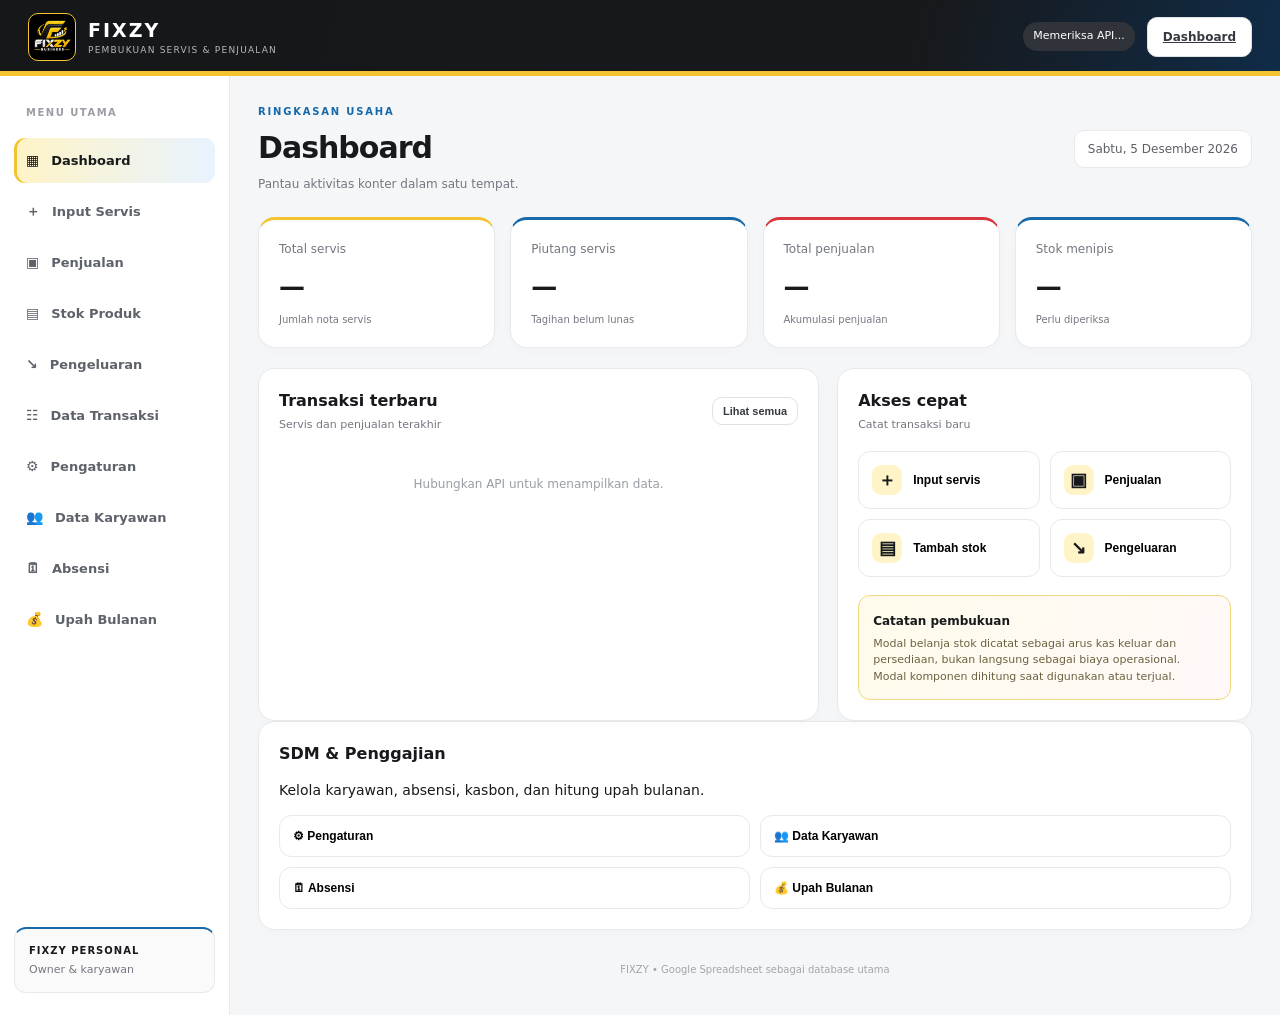
==== commit f4e0595b: "Add files via upload" ====
--- a/index.html
+++ b/index.html
@@ -62,7 +62,7 @@
 .item-row{display:grid;grid-template-columns:minmax(140px,2fr) minmax(70px,.7fr) minmax(110px,1fr) auto;gap:10px;align-items:end;padding:12px;border:1px solid var(--line,#e5e7eb);border-radius:12px;margin:8px 0;background:#fff}.item-row label{display:block;font-size:12px;color:#666}.item-row input,.item-row select{width:100%;margin-top:5px}.item-row .remove-item{min-height:40px}.item-list{margin-top:10px}@media(max-width:600px){.item-row{grid-template-columns:1fr 1fr}.item-row .item-product{grid-column:1/-1}.item-row .remove-item{grid-column:1/-1}}
 
 .nav{text-decoration:none}.page{display:block}.main{max-width:1600px}
-</style></head><body><header class="topbar"><a class="brand" href="index.html" style="text-decoration:none;color:inherit"><img class="brand-logo" src="logofixzy.png" alt="Logo FIXZY"><div><b>FIXZY</b><small>PEMBUKUAN SERVIS & PENJUALAN</small></div></a><div class="top-actions"><span id="apiStatus" class="pill muted">Memeriksa API...</span><a class="btn ghost" href="index.html">Dashboard</a></div></header><div class="layout"><aside class="sidebar"><div class="nav-label">MENU UTAMA</div><a class="nav active" href="index.html">▦ <span>Dashboard</span></a><a class="nav " href="servis.html">＋ <span>Input Servis</span></a><a class="nav " href="penjualan.html">▣ <span>Penjualan</span></a><a class="nav " href="stok.html">▤ <span>Stok Produk</span></a><a class="nav " href="pengeluaran.html">↘ <span>Pengeluaran</span></a><a class="nav " href="data.html">☷ <span>Data Transaksi</span></a><div class="sidebar-note"><b>FIXZY PERSONAL</b><small>Owner & karyawan</small></div></aside><main class="main"><section class="page active" id="page-dashboard"><div class="page-head"><div><p class="eyebrow">RINGKASAN USAHA</p><h1>Dashboard</h1><p class="sub">Pantau aktivitas konter dalam satu tempat.</p></div><span class="date-chip" id="todayLabel"></span></div><div class="stats"><article class="stat"><span>Total servis</span><strong id="statServis">—</strong><small>Jumlah nota servis</small></article><article class="stat"><span>Piutang servis</span><strong id="statPiutang">—</strong><small>Tagihan belum lunas</small></article><article class="stat"><span>Total penjualan</span><strong id="statSales">—</strong><small>Akumulasi penjualan</small></article><article class="stat"><span>Stok menipis</span><strong id="statLowStock">—</strong><small>Perlu diperiksa</small></article></div><div class="two-col"><article class="panel"><div class="panel-head"><div><h2>Transaksi terbaru</h2><p>Servis dan penjualan terakhir</p></div><button class="btn small ghost" data-goto="data">Lihat semua</button></div><div id="recentList" class="empty">Hubungkan API untuk menampilkan data.</div></article><article class="panel"><div class="panel-head"><div><h2>Akses cepat</h2><p>Catat transaksi baru</p></div></div><div class="quick-grid"><button data-goto="servis"><b>＋</b><span>Input servis</span></button><button data-goto="penjualan"><b>▣</b><span>Penjualan</span></button><button data-goto="stok"><b>▤</b><span>Tambah stok</span></button><button data-goto="pengeluaran"><b>↘</b><span>Pengeluaran</span></button></div><div class="notice"><b>Catatan pembukuan</b><p>Modal belanja stok dicatat sebagai arus kas keluar dan persediaan, bukan langsung sebagai biaya operasional. Modal komponen dihitung saat digunakan atau terjual.</p></div></article></div></section><footer>FIXZY • Google Spreadsheet sebagai database utama</footer></main></div><div id="toast" class="toast"></div><script>const FIXZY_API_URL='';const FIXZY_APP_NAME='FIXZY';</script><script>const $=s=>document.querySelector(s), $$=s=>[...document.querySelectorAll(s)]; const money=n=>'Rp '+Number(n||0).toLocaleString('id-ID'); let currentTable='servis', productsCache=[];
+</style></head><body><header class="topbar"><a class="brand" href="index.html" style="text-decoration:none;color:inherit"><img class="brand-logo" src="logofixzy.png" alt="Logo FIXZY"><div><b>FIXZY</b><small>PEMBUKUAN SERVIS & PENJUALAN</small></div></a><div class="top-actions"><span id="apiStatus" class="pill muted">Memeriksa API...</span><a class="btn ghost" href="index.html">Dashboard</a></div></header><div class="layout"><aside class="sidebar"><div class="nav-label">MENU UTAMA</div><a class="nav active" href="index.html">▦ <span>Dashboard</span></a><a class="nav " href="servis.html">＋ <span>Input Servis</span></a><a class="nav " href="penjualan.html">▣ <span>Penjualan</span></a><a class="nav " href="stok.html">▤ <span>Stok Produk</span></a><a class="nav " href="pengeluaran.html">↘ <span>Pengeluaran</span></a><a class="nav " href="data.html">☷ <span>Data Transaksi</span></a><a class="nav" href="pengaturan.html">⚙ <span>Pengaturan</span></a><a class="nav" href="karyawan.html">👥 <span>Data Karyawan</span></a><a class="nav" href="absensi.html">🗓 <span>Absensi</span></a><a class="nav" href="upah.html">💰 <span>Upah Bulanan</span></a><div class="sidebar-note"><b>FIXZY PERSONAL</b><small>Owner & karyawan</small></div></aside><main class="main"><section class="page active" id="page-dashboard"><div class="page-head"><div><p class="eyebrow">RINGKASAN USAHA</p><h1>Dashboard</h1><p class="sub">Pantau aktivitas konter dalam satu tempat.</p></div><span class="date-chip" id="todayLabel"></span></div><div class="stats"><article class="stat"><span>Total servis</span><strong id="statServis">—</strong><small>Jumlah nota servis</small></article><article class="stat"><span>Piutang servis</span><strong id="statPiutang">—</strong><small>Tagihan belum lunas</small></article><article class="stat"><span>Total penjualan</span><strong id="statSales">—</strong><small>Akumulasi penjualan</small></article><article class="stat"><span>Stok menipis</span><strong id="statLowStock">—</strong><small>Perlu diperiksa</small></article></div><div class="two-col"><article class="panel"><div class="panel-head"><div><h2>Transaksi terbaru</h2><p>Servis dan penjualan terakhir</p></div><button class="btn small ghost" data-goto="data">Lihat semua</button></div><div id="recentList" class="empty">Hubungkan API untuk menampilkan data.</div></article><article class="panel"><div class="panel-head"><div><h2>Akses cepat</h2><p>Catat transaksi baru</p></div></div><div class="quick-grid"><button data-goto="servis"><b>＋</b><span>Input servis</span></button><button data-goto="penjualan"><b>▣</b><span>Penjualan</span></button><button data-goto="stok"><b>▤</b><span>Tambah stok</span></button><button data-goto="pengeluaran"><b>↘</b><span>Pengeluaran</span></button></div><div class="notice"><b>Catatan pembukuan</b><p>Modal belanja stok dicatat sebagai arus kas keluar dan persediaan, bukan langsung sebagai biaya operasional. Modal komponen dihitung saat digunakan atau terjual.</p></div></article></div></section><section class="panel"><h2>SDM & Penggajian</h2><p>Kelola karyawan, absensi, kasbon, dan hitung upah bulanan.</p><div class="quick-grid"><button onclick="location.href='pengaturan.html'">⚙ Pengaturan</button><button onclick="location.href='karyawan.html'">👥 Data Karyawan</button><button onclick="location.href='absensi.html'">🗓 Absensi</button><button onclick="location.href='upah.html'">💰 Upah Bulanan</button></div></section><footer>FIXZY • Google Spreadsheet sebagai database utama</footer></main></div><div id="toast" class="toast"></div><script>const FIXZY_API_URL='';const FIXZY_APP_NAME='FIXZY';</script><script>const $=s=>document.querySelector(s), $$=s=>[...document.querySelectorAll(s)]; const money=n=>'Rp '+Number(n||0).toLocaleString('id-ID'); let currentTable='servis', productsCache=[];
 function esc(v){return String(v??'').replace(/[&<>"']/g,c=>({'&':'&amp;','<':'&lt;','>':'&gt;','"':'&quot;',"'":'&#39;'}[c]))}
 function toast(msg){const el=$('#toast');if(!el)return;el.textContent=msg;el.classList.add('show');setTimeout(()=>el.classList.remove('show'),3000)}
 function apiReady(){return typeof FIXZY_API_URL==='string'&&FIXZY_API_URL.startsWith('https://script.google.com/macros/s/')}
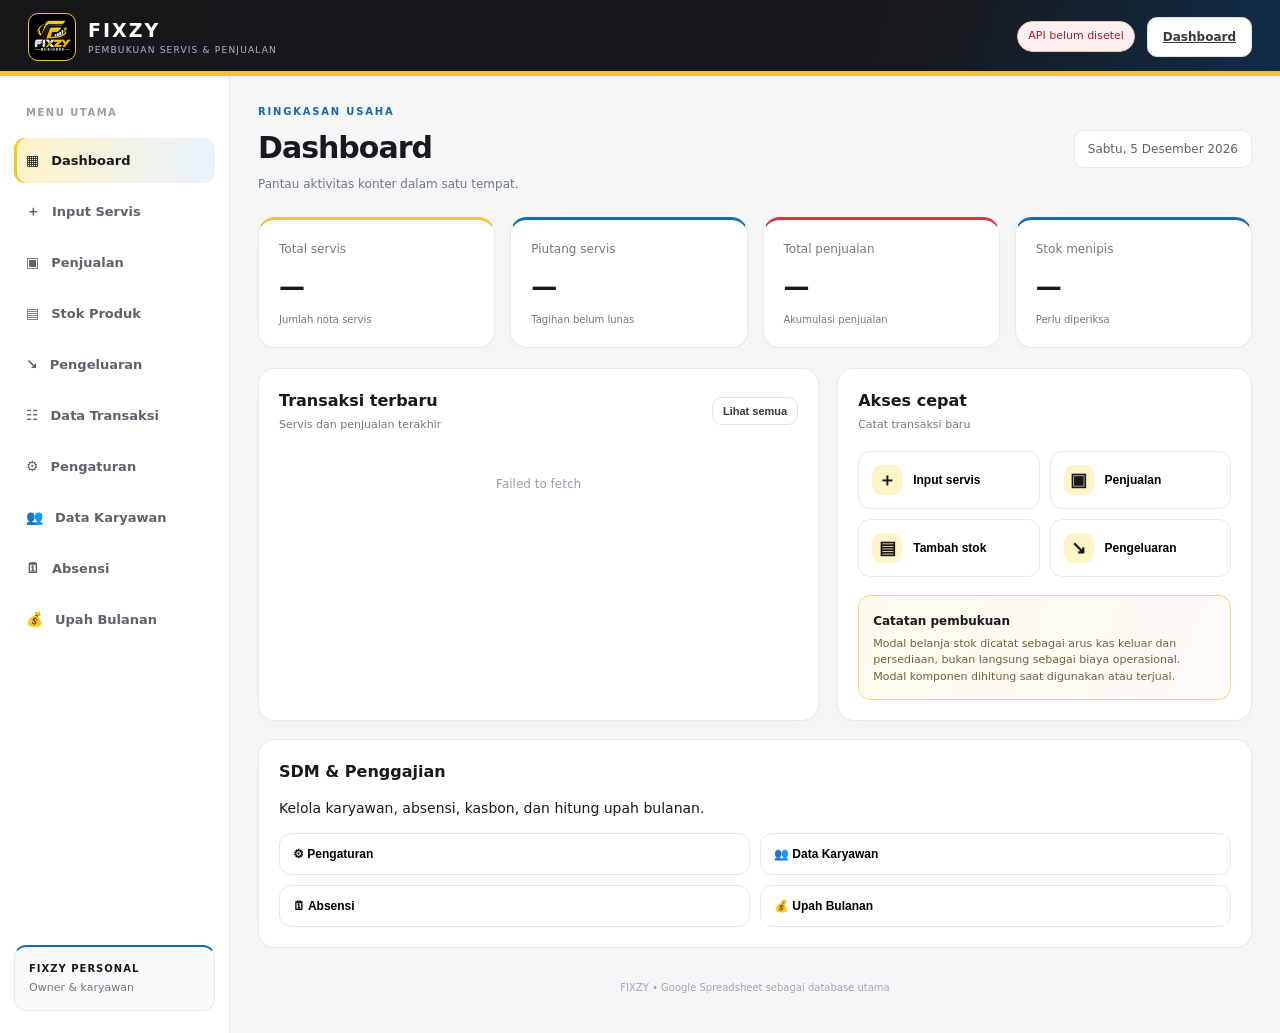
==== commit e4d9d41a: "Update index.html" ====
--- a/index.html
+++ b/index.html
@@ -62,13 +62,13 @@
 .item-row{display:grid;grid-template-columns:minmax(140px,2fr) minmax(70px,.7fr) minmax(110px,1fr) auto;gap:10px;align-items:end;padding:12px;border:1px solid var(--line,#e5e7eb);border-radius:12px;margin:8px 0;background:#fff}.item-row label{display:block;font-size:12px;color:#666}.item-row input,.item-row select{width:100%;margin-top:5px}.item-row .remove-item{min-height:40px}.item-list{margin-top:10px}@media(max-width:600px){.item-row{grid-template-columns:1fr 1fr}.item-row .item-product{grid-column:1/-1}.item-row .remove-item{grid-column:1/-1}}
 
 .nav{text-decoration:none}.page{display:block}.main{max-width:1600px}
-</style></head><body><header class="topbar"><a class="brand" href="index.html" style="text-decoration:none;color:inherit"><img class="brand-logo" src="logofixzy.png" alt="Logo FIXZY"><div><b>FIXZY</b><small>PEMBUKUAN SERVIS & PENJUALAN</small></div></a><div class="top-actions"><span id="apiStatus" class="pill muted">Memeriksa API...</span><a class="btn ghost" href="index.html">Dashboard</a></div></header><div class="layout"><aside class="sidebar"><div class="nav-label">MENU UTAMA</div><a class="nav active" href="index.html">▦ <span>Dashboard</span></a><a class="nav " href="servis.html">＋ <span>Input Servis</span></a><a class="nav " href="penjualan.html">▣ <span>Penjualan</span></a><a class="nav " href="stok.html">▤ <span>Stok Produk</span></a><a class="nav " href="pengeluaran.html">↘ <span>Pengeluaran</span></a><a class="nav " href="data.html">☷ <span>Data Transaksi</span></a><a class="nav" href="pengaturan.html">⚙ <span>Pengaturan</span></a><a class="nav" href="karyawan.html">👥 <span>Data Karyawan</span></a><a class="nav" href="absensi.html">🗓 <span>Absensi</span></a><a class="nav" href="upah.html">💰 <span>Upah Bulanan</span></a><div class="sidebar-note"><b>FIXZY PERSONAL</b><small>Owner & karyawan</small></div></aside><main class="main"><section class="page active" id="page-dashboard"><div class="page-head"><div><p class="eyebrow">RINGKASAN USAHA</p><h1>Dashboard</h1><p class="sub">Pantau aktivitas konter dalam satu tempat.</p></div><span class="date-chip" id="todayLabel"></span></div><div class="stats"><article class="stat"><span>Total servis</span><strong id="statServis">—</strong><small>Jumlah nota servis</small></article><article class="stat"><span>Piutang servis</span><strong id="statPiutang">—</strong><small>Tagihan belum lunas</small></article><article class="stat"><span>Total penjualan</span><strong id="statSales">—</strong><small>Akumulasi penjualan</small></article><article class="stat"><span>Stok menipis</span><strong id="statLowStock">—</strong><small>Perlu diperiksa</small></article></div><div class="two-col"><article class="panel"><div class="panel-head"><div><h2>Transaksi terbaru</h2><p>Servis dan penjualan terakhir</p></div><button class="btn small ghost" data-goto="data">Lihat semua</button></div><div id="recentList" class="empty">Hubungkan API untuk menampilkan data.</div></article><article class="panel"><div class="panel-head"><div><h2>Akses cepat</h2><p>Catat transaksi baru</p></div></div><div class="quick-grid"><button data-goto="servis"><b>＋</b><span>Input servis</span></button><button data-goto="penjualan"><b>▣</b><span>Penjualan</span></button><button data-goto="stok"><b>▤</b><span>Tambah stok</span></button><button data-goto="pengeluaran"><b>↘</b><span>Pengeluaran</span></button></div><div class="notice"><b>Catatan pembukuan</b><p>Modal belanja stok dicatat sebagai arus kas keluar dan persediaan, bukan langsung sebagai biaya operasional. Modal komponen dihitung saat digunakan atau terjual.</p></div></article></div></section><section class="panel"><h2>SDM & Penggajian</h2><p>Kelola karyawan, absensi, kasbon, dan hitung upah bulanan.</p><div class="quick-grid"><button onclick="location.href='pengaturan.html'">⚙ Pengaturan</button><button onclick="location.href='karyawan.html'">👥 Data Karyawan</button><button onclick="location.href='absensi.html'">🗓 Absensi</button><button onclick="location.href='upah.html'">💰 Upah Bulanan</button></div></section><footer>FIXZY • Google Spreadsheet sebagai database utama</footer></main></div><div id="toast" class="toast"></div><script>const FIXZY_API_URL='';const FIXZY_APP_NAME='FIXZY';</script><script>const $=s=>document.querySelector(s), $$=s=>[...document.querySelectorAll(s)]; const money=n=>'Rp '+Number(n||0).toLocaleString('id-ID'); let currentTable='servis', productsCache=[];
+</style></head><body><header class="topbar"><a class="brand" href="index.html" style="text-decoration:none;color:inherit"><img class="brand-logo" src="logofixzy.png" alt="Logo FIXZY"><div><b>FIXZY</b><small>PEMBUKUAN SERVIS & PENJUALAN</small></div></a><div class="top-actions"><span id="apiStatus" class="pill muted">Memeriksa API...</span><a class="btn ghost" href="index.html">Dashboard</a></div></header><div class="layout"><aside class="sidebar"><div class="nav-label">MENU UTAMA</div><a class="nav active" href="index.html">▦ <span>Dashboard</span></a><a class="nav " href="servis.html">＋ <span>Input Servis</span></a><a class="nav " href="penjualan.html">▣ <span>Penjualan</span></a><a class="nav " href="stok.html">▤ <span>Stok Produk</span></a><a class="nav " href="pengeluaran.html">↘ <span>Pengeluaran</span></a><a class="nav " href="data.html">☷ <span>Data Transaksi</span></a><a class="nav" href="pengaturan.html">⚙ <span>Pengaturan</span></a><a class="nav" href="karyawan.html">👥 <span>Data Karyawan</span></a><a class="nav" href="absensi.html">🗓 <span>Absensi</span></a><a class="nav" href="upah.html">💰 <span>Upah Bulanan</span></a><div class="sidebar-note"><b>FIXZY PERSONAL</b><small>Owner & karyawan</small></div></aside><main class="main"><section class="page active" id="page-dashboard"><div class="page-head"><div><p class="eyebrow">RINGKASAN USAHA</p><h1>Dashboard</h1><p class="sub">Pantau aktivitas konter dalam satu tempat.</p></div><span class="date-chip" id="todayLabel"></span></div><div class="stats"><article class="stat"><span>Total servis</span><strong id="statServis">—</strong><small>Jumlah nota servis</small></article><article class="stat"><span>Piutang servis</span><strong id="statPiutang">—</strong><small>Tagihan belum lunas</small></article><article class="stat"><span>Total penjualan</span><strong id="statSales">—</strong><small>Akumulasi penjualan</small></article><article class="stat"><span>Stok menipis</span><strong id="statLowStock">—</strong><small>Perlu diperiksa</small></article></div><div class="two-col"><article class="panel"><div class="panel-head"><div><h2>Transaksi terbaru</h2><p>Servis dan penjualan terakhir</p></div><button class="btn small ghost" data-goto="data">Lihat semua</button></div><div id="recentList" class="empty">Hubungkan API untuk menampilkan data.</div></article><article class="panel"><div class="panel-head"><div><h2>Akses cepat</h2><p>Catat transaksi baru</p></div></div><div class="quick-grid"><button data-goto="servis"><b>＋</b><span>Input servis</span></button><button data-goto="penjualan"><b>▣</b><span>Penjualan</span></button><button data-goto="stok"><b>▤</b><span>Tambah stok</span></button><button data-goto="pengeluaran"><b>↘</b><span>Pengeluaran</span></button></div><div class="notice"><b>Catatan pembukuan</b><p>Modal belanja stok dicatat sebagai arus kas keluar dan persediaan, bukan langsung sebagai biaya operasional. Modal komponen dihitung saat digunakan atau terjual.</p></div></article></div><section class="panel" style="margin-top:18px"><h2>SDM & Penggajian</h2><p>Kelola karyawan, absensi, kasbon, dan hitung upah bulanan.</p><div class="quick-grid"><button onclick="location.href='pengaturan.html'">⚙ Pengaturan</button><button onclick="location.href='karyawan.html'">👥 Data Karyawan</button><button onclick="location.href='absensi.html'">🗓 Absensi</button><button onclick="location.href='upah.html'">💰 Upah Bulanan</button></div></section></section><footer>FIXZY • Google Spreadsheet sebagai database utama</footer></main></div><div id="toast" class="toast"></div><script>const FIXZY_API_URL='https://script.google.com/macros/s/AKfycbx_X4o5bQ6vQPOhMfnXJP6SXYnEguwCP1ULvlRBvvvfRtfv49Do66jy0zDiC9S_-n9k/exec';const FIXZY_APP_NAME='FIXZY';</script><script>const $=s=>document.querySelector(s), $$=s=>[...document.querySelectorAll(s)]; const money=n=>'Rp '+Number(n||0).toLocaleString('id-ID'); let currentTable='servis', productsCache=[];
 function esc(v){return String(v??'').replace(/[&<>"']/g,c=>({'&':'&amp;','<':'&lt;','>':'&gt;','"':'&quot;',"'":'&#39;'}[c]))}
 function toast(msg){const el=$('#toast');if(!el)return;el.textContent=msg;el.classList.add('show');setTimeout(()=>el.classList.remove('show'),3000)}
 function apiReady(){return typeof FIXZY_API_URL==='string'&&FIXZY_API_URL.startsWith('https://script.google.com/macros/s/')}
-async function apiGet(action){if(!apiReady())throw Error('URL Apps Script belum diisi.');const u=new URL(FIXZY_API_URL);u.searchParams.set('action',action);const r=await fetch(u);const j=await r.json();if(!j.ok)throw Error(j.message||'Permintaan gagal');return j}
+async function apiGet(action){if(!apiReady())throw Error('URL Apps Script belum diisi.');const u=new URL(FIXZY_API_URL);u.searchParams.set('action',action);const controller=new AbortController();const timer=setTimeout(()=>controller.abort(),15000);try{const r=await fetch(u,{cache:'no-store',signal:controller.signal});if(!r.ok)throw Error('Server API merespons '+r.status);const j=await r.json();if(!j.ok)throw Error(j.message||'Permintaan gagal');return j}catch(e){if(e.name==='AbortError')throw Error('Koneksi API terlalu lama. Coba muat ulang.');throw e}finally{clearTimeout(timer)}}
 async function apiPost(data){if(!apiReady())throw Error('URL Apps Script belum diisi.');const r=await fetch(FIXZY_API_URL,{method:'POST',headers:{'Content-Type':'text/plain;charset=utf-8'},body:JSON.stringify(data)});const j=await r.json();if(!j.ok)throw Error(j.message||'Permintaan gagal');return j}
 function formObj(f){return Object.fromEntries(new FormData(f).entries())} function message(id,t){const e=$(id);if(e)e.textContent=t}
 async function checkApi(){const s=$('#apiStatus');if(!s)return;try{await apiGet('ping');s.textContent='API terhubung';s.className='pill ok'}catch(e){s.textContent='API belum disetel';s.className='pill bad'}}
 
-async function loadDashboard(){try{const j=await apiGet('dashboard'),d=j.ringkasan||{};$('#statServis').textContent=d.jumlahServis??0;$('#statPiutang').textContent=money(d.totalPiutangServis);$('#statSales').textContent=money(d.totalPenjualan);$('#statLowStock').textContent=d.stokMenipis??0;const [s,p]=await Promise.all([apiGet('servis'),apiGet('penjualan')]);const a=[...(s.data||[]).map(x=>({kind:'Servis',id:x['ID Servis'],name:x['Nama Pelanggan'],total:x['Total Tagihan']})),...(p.data||[]).map(x=>({kind:'Penjualan',id:x['ID Penjualan'],name:x['Nama Pelanggan'],total:x.Total}))].slice(0,8);$('#recentList').innerHTML=a.length?'<div class="table-wrap"><table><thead><tr><th>Jenis</th><th>Nomor</th><th>Pelanggan</th><th>Total</th></tr></thead><tbody>'+a.map(x=>`<tr><td>${esc(x.kind)}</td><td>${esc(x.id)}</td><td>${esc(x.name)}</td><td>${money(x.total)}</td></tr>`).join('')+'</tbody></table></div>':'<div class="empty">Belum ada transaksi.</div>'}catch(e){$('#recentList').textContent=e.message}} $('#todayLabel').textContent=new Date().toLocaleDateString('id-ID',{weekday:'long',day:'numeric',month:'long',year:'numeric'});$('#refreshBtn').addEventListener('click',()=>{checkApi();loadDashboard()});checkApi();loadDashboard();</script></body></html>+async function loadDashboard(){try{const j=await apiGet('dashboard'),d=j.ringkasan||{};$('#statServis').textContent=d.jumlahServis??0;$('#statPiutang').textContent=money(d.totalPiutangServis);$('#statSales').textContent=money(d.totalPenjualan);$('#statLowStock').textContent=d.stokMenipis??0;const [s,p]=await Promise.all([apiGet('servis'),apiGet('penjualan')]);const a=[...(s.data||[]).map(x=>({kind:'Servis',id:x['ID Servis'],name:x['Nama Pelanggan'],total:x['Total Tagihan'],date:x['Tanggal']||x['Tanggal Servis']||x['Waktu']})),...(p.data||[]).map(x=>({kind:'Penjualan',id:x['ID Penjualan'],name:x['Nama Pelanggan'],total:x.Total,date:x['Tanggal']||x['Waktu']}))].sort((a,b)=>{const da=Date.parse(a.date||'')||0,db=Date.parse(b.date||'')||0;return db-da}).slice(0,8);$('#recentList').innerHTML=a.length?'<div class="table-wrap"><table><thead><tr><th>Jenis</th><th>Nomor</th><th>Pelanggan</th><th>Total</th></tr></thead><tbody>'+a.map(x=>`<tr><td>${esc(x.kind)}</td><td>${esc(x.id)}</td><td>${esc(x.name)}</td><td>${money(x.total)}</td></tr>`).join('')+'</tbody></table></div>':'<div class="empty">Belum ada transaksi.</div>'}catch(e){$('#recentList').textContent=e.message}} $('#todayLabel').textContent=new Date().toLocaleDateString('id-ID',{weekday:'long',day:'numeric',month:'long',year:'numeric'});const refreshBtn=$('#refreshBtn');if(refreshBtn)refreshBtn.addEventListener('click',()=>{checkApi();loadDashboard()});checkApi();loadDashboard();</script></body></html>
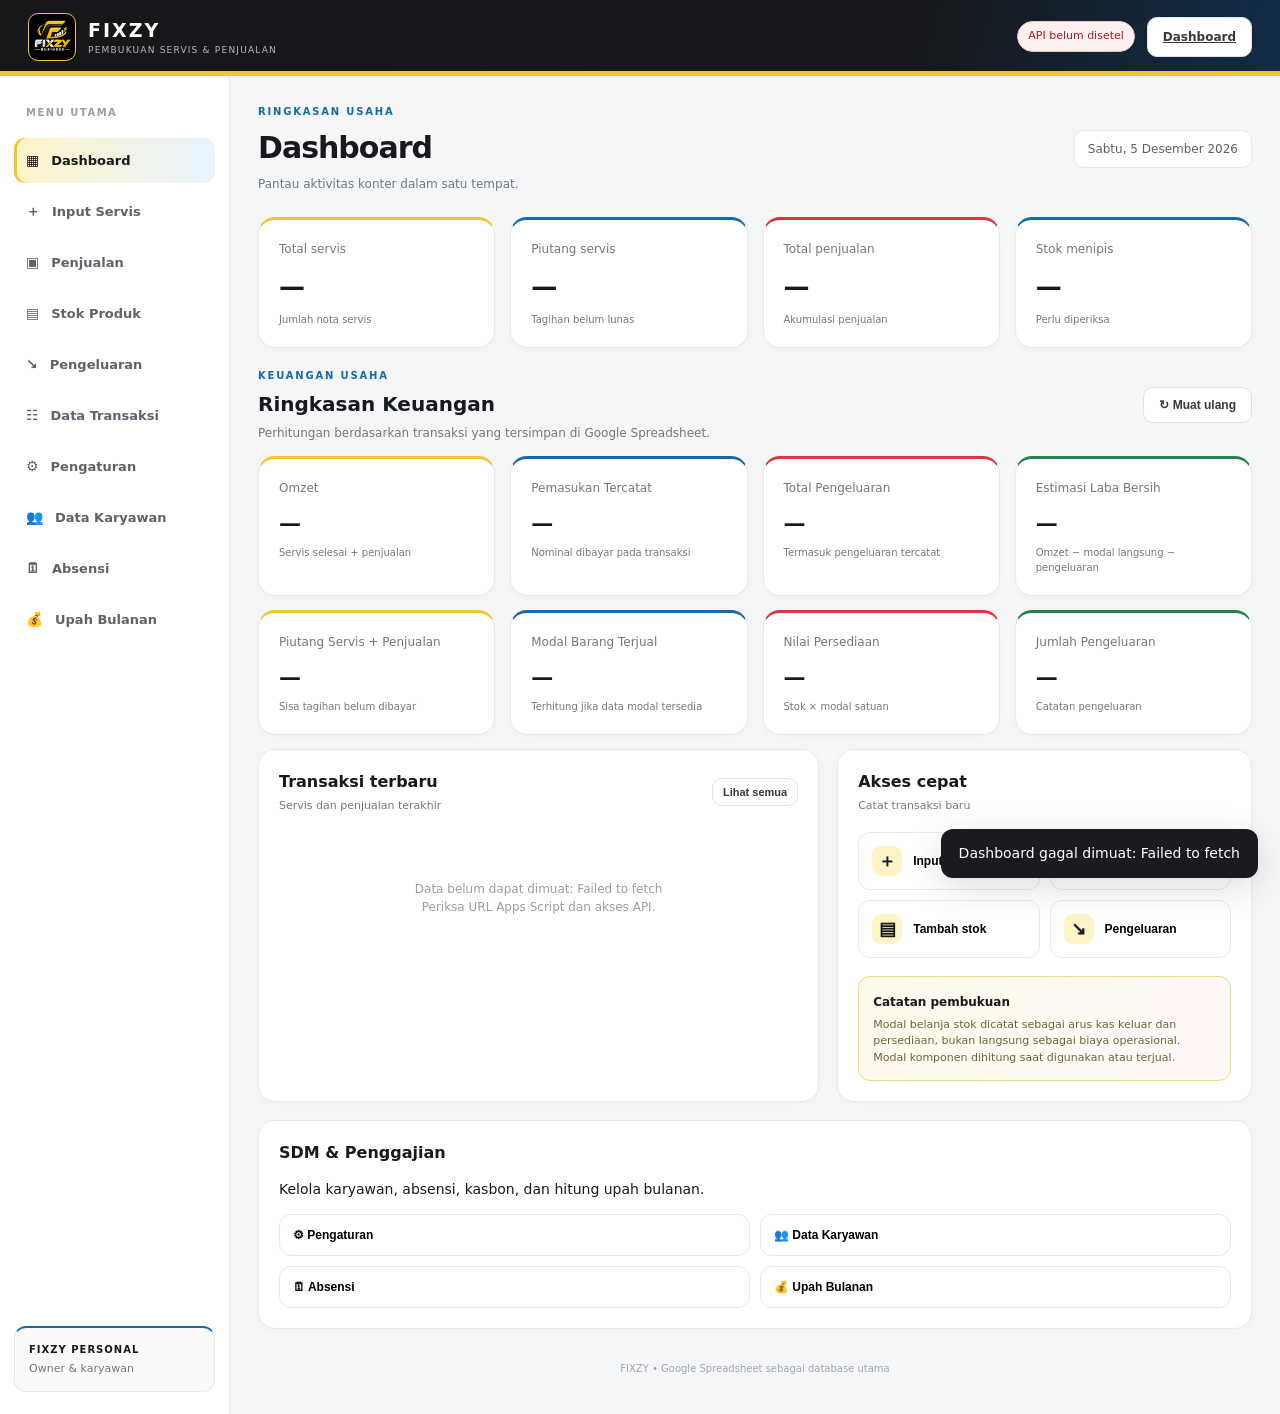
==== commit f629af6a: "Update index.html" ====
--- a/index.html
+++ b/index.html
@@ -62,7 +62,24 @@
 .item-row{display:grid;grid-template-columns:minmax(140px,2fr) minmax(70px,.7fr) minmax(110px,1fr) auto;gap:10px;align-items:end;padding:12px;border:1px solid var(--line,#e5e7eb);border-radius:12px;margin:8px 0;background:#fff}.item-row label{display:block;font-size:12px;color:#666}.item-row input,.item-row select{width:100%;margin-top:5px}.item-row .remove-item{min-height:40px}.item-list{margin-top:10px}@media(max-width:600px){.item-row{grid-template-columns:1fr 1fr}.item-row .item-product{grid-column:1/-1}.item-row .remove-item{grid-column:1/-1}}
 
 .nav{text-decoration:none}.page{display:block}.main{max-width:1600px}
-</style></head><body><header class="topbar"><a class="brand" href="index.html" style="text-decoration:none;color:inherit"><img class="brand-logo" src="logofixzy.png" alt="Logo FIXZY"><div><b>FIXZY</b><small>PEMBUKUAN SERVIS & PENJUALAN</small></div></a><div class="top-actions"><span id="apiStatus" class="pill muted">Memeriksa API...</span><a class="btn ghost" href="index.html">Dashboard</a></div></header><div class="layout"><aside class="sidebar"><div class="nav-label">MENU UTAMA</div><a class="nav active" href="index.html">▦ <span>Dashboard</span></a><a class="nav " href="servis.html">＋ <span>Input Servis</span></a><a class="nav " href="penjualan.html">▣ <span>Penjualan</span></a><a class="nav " href="stok.html">▤ <span>Stok Produk</span></a><a class="nav " href="pengeluaran.html">↘ <span>Pengeluaran</span></a><a class="nav " href="data.html">☷ <span>Data Transaksi</span></a><a class="nav" href="pengaturan.html">⚙ <span>Pengaturan</span></a><a class="nav" href="karyawan.html">👥 <span>Data Karyawan</span></a><a class="nav" href="absensi.html">🗓 <span>Absensi</span></a><a class="nav" href="upah.html">💰 <span>Upah Bulanan</span></a><div class="sidebar-note"><b>FIXZY PERSONAL</b><small>Owner & karyawan</small></div></aside><main class="main"><section class="page active" id="page-dashboard"><div class="page-head"><div><p class="eyebrow">RINGKASAN USAHA</p><h1>Dashboard</h1><p class="sub">Pantau aktivitas konter dalam satu tempat.</p></div><span class="date-chip" id="todayLabel"></span></div><div class="stats"><article class="stat"><span>Total servis</span><strong id="statServis">—</strong><small>Jumlah nota servis</small></article><article class="stat"><span>Piutang servis</span><strong id="statPiutang">—</strong><small>Tagihan belum lunas</small></article><article class="stat"><span>Total penjualan</span><strong id="statSales">—</strong><small>Akumulasi penjualan</small></article><article class="stat"><span>Stok menipis</span><strong id="statLowStock">—</strong><small>Perlu diperiksa</small></article></div><div class="two-col"><article class="panel"><div class="panel-head"><div><h2>Transaksi terbaru</h2><p>Servis dan penjualan terakhir</p></div><button class="btn small ghost" data-goto="data">Lihat semua</button></div><div id="recentList" class="empty">Hubungkan API untuk menampilkan data.</div></article><article class="panel"><div class="panel-head"><div><h2>Akses cepat</h2><p>Catat transaksi baru</p></div></div><div class="quick-grid"><button data-goto="servis"><b>＋</b><span>Input servis</span></button><button data-goto="penjualan"><b>▣</b><span>Penjualan</span></button><button data-goto="stok"><b>▤</b><span>Tambah stok</span></button><button data-goto="pengeluaran"><b>↘</b><span>Pengeluaran</span></button></div><div class="notice"><b>Catatan pembukuan</b><p>Modal belanja stok dicatat sebagai arus kas keluar dan persediaan, bukan langsung sebagai biaya operasional. Modal komponen dihitung saat digunakan atau terjual.</p></div></article></div><section class="panel" style="margin-top:18px"><h2>SDM & Penggajian</h2><p>Kelola karyawan, absensi, kasbon, dan hitung upah bulanan.</p><div class="quick-grid"><button onclick="location.href='pengaturan.html'">⚙ Pengaturan</button><button onclick="location.href='karyawan.html'">👥 Data Karyawan</button><button onclick="location.href='absensi.html'">🗓 Absensi</button><button onclick="location.href='upah.html'">💰 Upah Bulanan</button></div></section></section><footer>FIXZY • Google Spreadsheet sebagai database utama</footer></main></div><div id="toast" class="toast"></div><script>const FIXZY_API_URL='https://script.google.com/macros/s/AKfycbx_X4o5bQ6vQPOhMfnXJP6SXYnEguwCP1ULvlRBvvvfRtfv49Do66jy0zDiC9S_-n9k/exec';const FIXZY_APP_NAME='FIXZY';</script><script>const $=s=>document.querySelector(s), $$=s=>[...document.querySelectorAll(s)]; const money=n=>'Rp '+Number(n||0).toLocaleString('id-ID'); let currentTable='servis', productsCache=[];
+
+.finance-head{display:flex;align-items:center;justify-content:space-between;gap:15px;margin:8px 0 14px}.finance-head h2{margin:0;font-size:20px}.finance-stats{margin-bottom:14px}.finance-stats .stat strong{font-size:22px;overflow-wrap:anywhere}.finance-stats .stat:nth-child(2){border-top-color:var(--blue)}.finance-stats .stat:nth-child(3){border-top-color:var(--red)}.finance-stats .stat:nth-child(4){border-top-color:#23834a}
+@media(max-width:700px){.finance-head{align-items:flex-start}.finance-head .btn{padding:8px 10px}.finance-stats .stat{min-width:0}.finance-stats .stat strong{font-size:17px}}
+</style></head><body><header class="topbar"><a class="brand" href="index.html" style="text-decoration:none;color:inherit"><img class="brand-logo" src="logofixzy.png" alt="Logo FIXZY"><div><b>FIXZY</b><small>PEMBUKUAN SERVIS & PENJUALAN</small></div></a><div class="top-actions"><span id="apiStatus" class="pill muted">Memeriksa API...</span><a class="btn ghost" href="index.html">Dashboard</a></div></header><div class="layout"><aside class="sidebar"><div class="nav-label">MENU UTAMA</div><a class="nav active" href="index.html">▦ <span>Dashboard</span></a><a class="nav " href="servis.html">＋ <span>Input Servis</span></a><a class="nav " href="penjualan.html">▣ <span>Penjualan</span></a><a class="nav " href="stok.html">▤ <span>Stok Produk</span></a><a class="nav " href="pengeluaran.html">↘ <span>Pengeluaran</span></a><a class="nav " href="data.html">☷ <span>Data Transaksi</span></a><a class="nav" href="pengaturan.html">⚙ <span>Pengaturan</span></a><a class="nav" href="karyawan.html">👥 <span>Data Karyawan</span></a><a class="nav" href="absensi.html">🗓 <span>Absensi</span></a><a class="nav" href="upah.html">💰 <span>Upah Bulanan</span></a><div class="sidebar-note"><b>FIXZY PERSONAL</b><small>Owner & karyawan</small></div></aside><main class="main"><section class="page active" id="page-dashboard"><div class="page-head"><div><p class="eyebrow">RINGKASAN USAHA</p><h1>Dashboard</h1><p class="sub">Pantau aktivitas konter dalam satu tempat.</p></div><span class="date-chip" id="todayLabel"></span></div><div class="stats"><article class="stat"><span>Total servis</span><strong id="statServis">—</strong><small>Jumlah nota servis</small></article><article class="stat"><span>Piutang servis</span><strong id="statPiutang">—</strong><small>Tagihan belum lunas</small></article><article class="stat"><span>Total penjualan</span><strong id="statSales">—</strong><small>Akumulasi penjualan</small></article><article class="stat"><span>Stok menipis</span><strong id="statLowStock">—</strong><small>Perlu diperiksa</small></article></div>
+<div class="finance-head"><div><p class="eyebrow">KEUANGAN USAHA</p><h2>Ringkasan Keuangan</h2><p class="sub">Perhitungan berdasarkan transaksi yang tersimpan di Google Spreadsheet.</p></div><button id="refreshBtn" class="btn ghost">↻ Muat ulang</button></div>
+<div class="stats finance-stats">
+<article class="stat"><span>Omzet</span><strong id="finOmzet">—</strong><small>Servis selesai + penjualan</small></article>
+<article class="stat"><span>Pemasukan Tercatat</span><strong id="finIncome">—</strong><small>Nominal dibayar pada transaksi</small></article>
+<article class="stat"><span>Total Pengeluaran</span><strong id="finExpense">—</strong><small>Termasuk pengeluaran tercatat</small></article>
+<article class="stat"><span>Estimasi Laba Bersih</span><strong id="finProfit">—</strong><small>Omzet − modal langsung − pengeluaran</small></article>
+</div>
+<div class="stats finance-stats">
+<article class="stat"><span>Piutang Servis + Penjualan</span><strong id="finReceivable">—</strong><small>Sisa tagihan belum dibayar</small></article>
+<article class="stat"><span>Modal Barang Terjual</span><strong id="finCost">—</strong><small>Terhitung jika data modal tersedia</small></article>
+<article class="stat"><span>Nilai Persediaan</span><strong id="finInventory">—</strong><small>Stok × modal satuan</small></article>
+<article class="stat"><span>Jumlah Pengeluaran</span><strong id="finExpenseCount">—</strong><small>Catatan pengeluaran</small></article>
+</div>
+<div class="two-col"><article class="panel"><div class="panel-head"><div><h2>Transaksi terbaru</h2><p>Servis dan penjualan terakhir</p></div><button class="btn small ghost" data-goto="data">Lihat semua</button></div><div id="recentList" class="empty">Hubungkan API untuk menampilkan data.</div></article><article class="panel"><div class="panel-head"><div><h2>Akses cepat</h2><p>Catat transaksi baru</p></div></div><div class="quick-grid"><button data-goto="servis"><b>＋</b><span>Input servis</span></button><button data-goto="penjualan"><b>▣</b><span>Penjualan</span></button><button data-goto="stok"><b>▤</b><span>Tambah stok</span></button><button data-goto="pengeluaran"><b>↘</b><span>Pengeluaran</span></button></div><div class="notice"><b>Catatan pembukuan</b><p>Modal belanja stok dicatat sebagai arus kas keluar dan persediaan, bukan langsung sebagai biaya operasional. Modal komponen dihitung saat digunakan atau terjual.</p></div></article></div><section class="panel" style="margin-top:18px"><h2>SDM & Penggajian</h2><p>Kelola karyawan, absensi, kasbon, dan hitung upah bulanan.</p><div class="quick-grid"><button onclick="location.href='pengaturan.html'">⚙ Pengaturan</button><button onclick="location.href='karyawan.html'">👥 Data Karyawan</button><button onclick="location.href='absensi.html'">🗓 Absensi</button><button onclick="location.href='upah.html'">💰 Upah Bulanan</button></div></section></section><footer>FIXZY • Google Spreadsheet sebagai database utama</footer></main></div><div id="toast" class="toast"></div><script>const FIXZY_API_URL='https://script.google.com/macros/s/AKfycbx_X4o5bQ6vQPOhMfnXJP6SXYnEguwCP1ULvlRBvvvfRtfv49Do66jy0zDiC9S_-n9k/exec';const FIXZY_APP_NAME='FIXZY';</script><script>const $=s=>document.querySelector(s), $$=s=>[...document.querySelectorAll(s)]; const money=n=>'Rp '+Number(n||0).toLocaleString('id-ID'); let currentTable='servis', productsCache=[];
 function esc(v){return String(v??'').replace(/[&<>"']/g,c=>({'&':'&amp;','<':'&lt;','>':'&gt;','"':'&quot;',"'":'&#39;'}[c]))}
 function toast(msg){const el=$('#toast');if(!el)return;el.textContent=msg;el.classList.add('show');setTimeout(()=>el.classList.remove('show'),3000)}
 function apiReady(){return typeof FIXZY_API_URL==='string'&&FIXZY_API_URL.startsWith('https://script.google.com/macros/s/')}
@@ -71,4 +88,57 @@
 function formObj(f){return Object.fromEntries(new FormData(f).entries())} function message(id,t){const e=$(id);if(e)e.textContent=t}
 async function checkApi(){const s=$('#apiStatus');if(!s)return;try{await apiGet('ping');s.textContent='API terhubung';s.className='pill ok'}catch(e){s.textContent='API belum disetel';s.className='pill bad'}}
 
-async function loadDashboard(){try{const j=await apiGet('dashboard'),d=j.ringkasan||{};$('#statServis').textContent=d.jumlahServis??0;$('#statPiutang').textContent=money(d.totalPiutangServis);$('#statSales').textContent=money(d.totalPenjualan);$('#statLowStock').textContent=d.stokMenipis??0;const [s,p]=await Promise.all([apiGet('servis'),apiGet('penjualan')]);const a=[...(s.data||[]).map(x=>({kind:'Servis',id:x['ID Servis'],name:x['Nama Pelanggan'],total:x['Total Tagihan'],date:x['Tanggal']||x['Tanggal Servis']||x['Waktu']})),...(p.data||[]).map(x=>({kind:'Penjualan',id:x['ID Penjualan'],name:x['Nama Pelanggan'],total:x.Total,date:x['Tanggal']||x['Waktu']}))].sort((a,b)=>{const da=Date.parse(a.date||'')||0,db=Date.parse(b.date||'')||0;return db-da}).slice(0,8);$('#recentList').innerHTML=a.length?'<div class="table-wrap"><table><thead><tr><th>Jenis</th><th>Nomor</th><th>Pelanggan</th><th>Total</th></tr></thead><tbody>'+a.map(x=>`<tr><td>${esc(x.kind)}</td><td>${esc(x.id)}</td><td>${esc(x.name)}</td><td>${money(x.total)}</td></tr>`).join('')+'</tbody></table></div>':'<div class="empty">Belum ada transaksi.</div>'}catch(e){$('#recentList').textContent=e.message}} $('#todayLabel').textContent=new Date().toLocaleDateString('id-ID',{weekday:'long',day:'numeric',month:'long',year:'numeric'});const refreshBtn=$('#refreshBtn');if(refreshBtn)refreshBtn.addEventListener('click',()=>{checkApi();loadDashboard()});checkApi();loadDashboard();</script></body></html>+
+function numVal(v){if(typeof v==='number')return Number.isFinite(v)?v:0;let s=String(v??'').trim();if(!s)return 0;s=s.replace(/[^\d,.-]/g,'');if(s.includes('.')&&s.includes(',')){s=s.replace(/\./g,'').replace(',','.')}else if(s.includes(',')&&!s.includes('.')){s=s.replace(',','.')}else if((s.match(/\./g)||[]).length>1){s=s.replace(/\./g,'')}const n=Number(s);return Number.isFinite(n)?n:0}
+function dateVal(v){if(v instanceof Date)return v;let s=String(v??'').trim();if(!s)return null;let d=new Date(s);if(!Number.isNaN(d.getTime()))return d;const m=s.match(/^(\d{1,2})[\/-](\d{1,2})[\/-](\d{4})$/);if(m)return new Date(+m[3],+m[2]-1,+m[1]);return null}
+function isThisMonth(row){const d=dateVal(row.Tanggal||row.TanggalTransaksi||row['Tanggal Servis']);const now=new Date();return !!d&&d.getFullYear()===now.getFullYear()&&d.getMonth()===now.getMonth()}
+function val(row,...keys){for(const k of keys){if(row&&row[k]!==undefined&&row[k]!==null&&row[k]!=='')return row[k]}return 0}
+function sumRows(rows,fn){return (rows||[]).reduce((a,r)=>a+numVal(fn(r)),0)}
+async function loadDashboard(){
+ const recent=$('#recentList');
+ try{
+  const [dash,servisRes,salesRes,expenseRes,stockRes]=await Promise.all([
+   apiGet('dashboard'),apiGet('servis'),apiGet('penjualan'),apiGet('pengeluaran'),apiGet('stok')
+  ]);
+  const d=dash.ringkasan||{},servis=servisRes.data||[],sales=salesRes.data||[],expenses=expenseRes.data||[],stocks=stockRes.data||[];
+  $('#statServis').textContent=d.jumlahServis??servis.length;
+  $('#statPiutang').textContent=money(d.totalPiutangServis??sumRows(servis,r=>val(r,'Sisa Piutang')));
+  $('#statSales').textContent=money(d.totalPenjualan??sumRows(sales,r=>val(r,'Total')));
+  $('#statLowStock').textContent=d.stokMenipis??stocks.filter(r=>numVal(val(r,'Stok'))<=numVal(val(r,'Stok Minimum'))).length;
+
+  const validServis=servis.filter(r=>String(val(r,'Status Pengerjaan','Status')).toLowerCase()!=='dibatalkan');
+  const completedServis=validServis.filter(r=>String(val(r,'Status Pengerjaan')).toLowerCase()==='sudah diambil');
+  const omzetServis=sumRows(completedServis,r=>val(r,'Pendapatan Final')||val(r,'Total Tagihan'));
+  const omzetSales=sumRows(sales,r=>val(r,'Total'));
+  const omzet=omzetServis+omzetSales;
+  const pemasukan=sumRows(validServis,r=>val(r,'Dibayar'))+sumRows(sales,r=>val(r,'Dibayar')||val(r,'Total'));
+  const expense=sumRows(expenses,r=>val(r,'Nominal','Jumlah','Total'));
+  const serviceCost=sumRows(completedServis,r=>{
+    let parts=val(r,'Sparepart JSON');if(!parts)return 0;
+    try{const arr=typeof parts==='string'?JSON.parse(parts):parts;if(Array.isArray(arr))return arr.reduce((a,x)=>a+numVal(val(x,'totalModal','modalTotal','subtotalModal'))||a,0)}catch(e){}
+    return 0;
+  });
+  const salesCost=sumRows(sales,r=>val(r,'Total Modal','totalModal','Modal'));
+  const cost=serviceCost+salesCost;
+  const profit=omzet-cost-expense;
+  const receivable=sumRows(validServis,r=>val(r,'Sisa Piutang'))+sumRows(sales,r=>val(r,'Sisa Piutang'));
+  const inventory=sumRows(stocks,r=>numVal(val(r,'Stok'))*numVal(val(r,'Modal Satuan','Modal','Harga Modal')));
+  const set=(id,value)=>{const el=$('#'+id);if(el)el.textContent=value};
+  set('finOmzet',money(omzet));set('finIncome',money(pemasukan));set('finExpense',money(expense));set('finProfit',money(profit));
+  set('finReceivable',money(receivable));set('finCost',money(cost));set('finInventory',money(inventory));set('finExpenseCount',String(expenses.length));
+
+  const latest=[
+   ...servis.map(x=>({kind:'Servis',id:val(x,'ID Servis'),name:val(x,'Nama Pelanggan'),total:val(x,'Total Tagihan'),date:dateVal(val(x,'Tanggal'))})),
+   ...sales.map(x=>({kind:'Penjualan',id:val(x,'ID Penjualan'),name:val(x,'Nama Pelanggan'),total:val(x,'Total'),date:dateVal(val(x,'Tanggal'))}))
+  ].sort((a,b)=>(b.date?.getTime()||0)-(a.date?.getTime()||0)).slice(0,8);
+  recent.innerHTML=latest.length?'<div class="table-wrap"><table><thead><tr><th>Jenis</th><th>Nomor</th><th>Pelanggan</th><th>Total</th></tr></thead><tbody>'+latest.map(x=>`<tr><td>${esc(x.kind)}</td><td>${esc(x.id)}</td><td>${esc(x.name)}</td><td>${money(x.total)}</td></tr>`).join('')+'</tbody></table></div>':'<div class="empty">Belum ada transaksi.</div>';
+ }catch(e){
+  if(recent)recent.innerHTML='<div class="empty">Data belum dapat dimuat: '+esc(e.message)+'<br>Periksa URL Apps Script dan akses API.</div>';
+  ['statServis','statPiutang','statSales','statLowStock','finOmzet','finIncome','finExpense','finProfit','finReceivable','finCost','finInventory','finExpenseCount'].forEach(id=>{const el=$('#'+id);if(el)el.textContent='—'});
+  toast('Dashboard gagal dimuat: '+e.message);
+ }
+}
+$('#todayLabel').textContent=new Date().toLocaleDateString('id-ID',{weekday:'long',day:'numeric',month:'long',year:'numeric'});
+const refresh=$('#refreshBtn');if(refresh)refresh.addEventListener('click',async()=>{refresh.disabled=true;refresh.textContent='Memuat...';await checkApi();await loadDashboard();refresh.disabled=false;refresh.textContent='↻ Muat ulang'});
+checkApi();loadDashboard();
+</script></body></html>
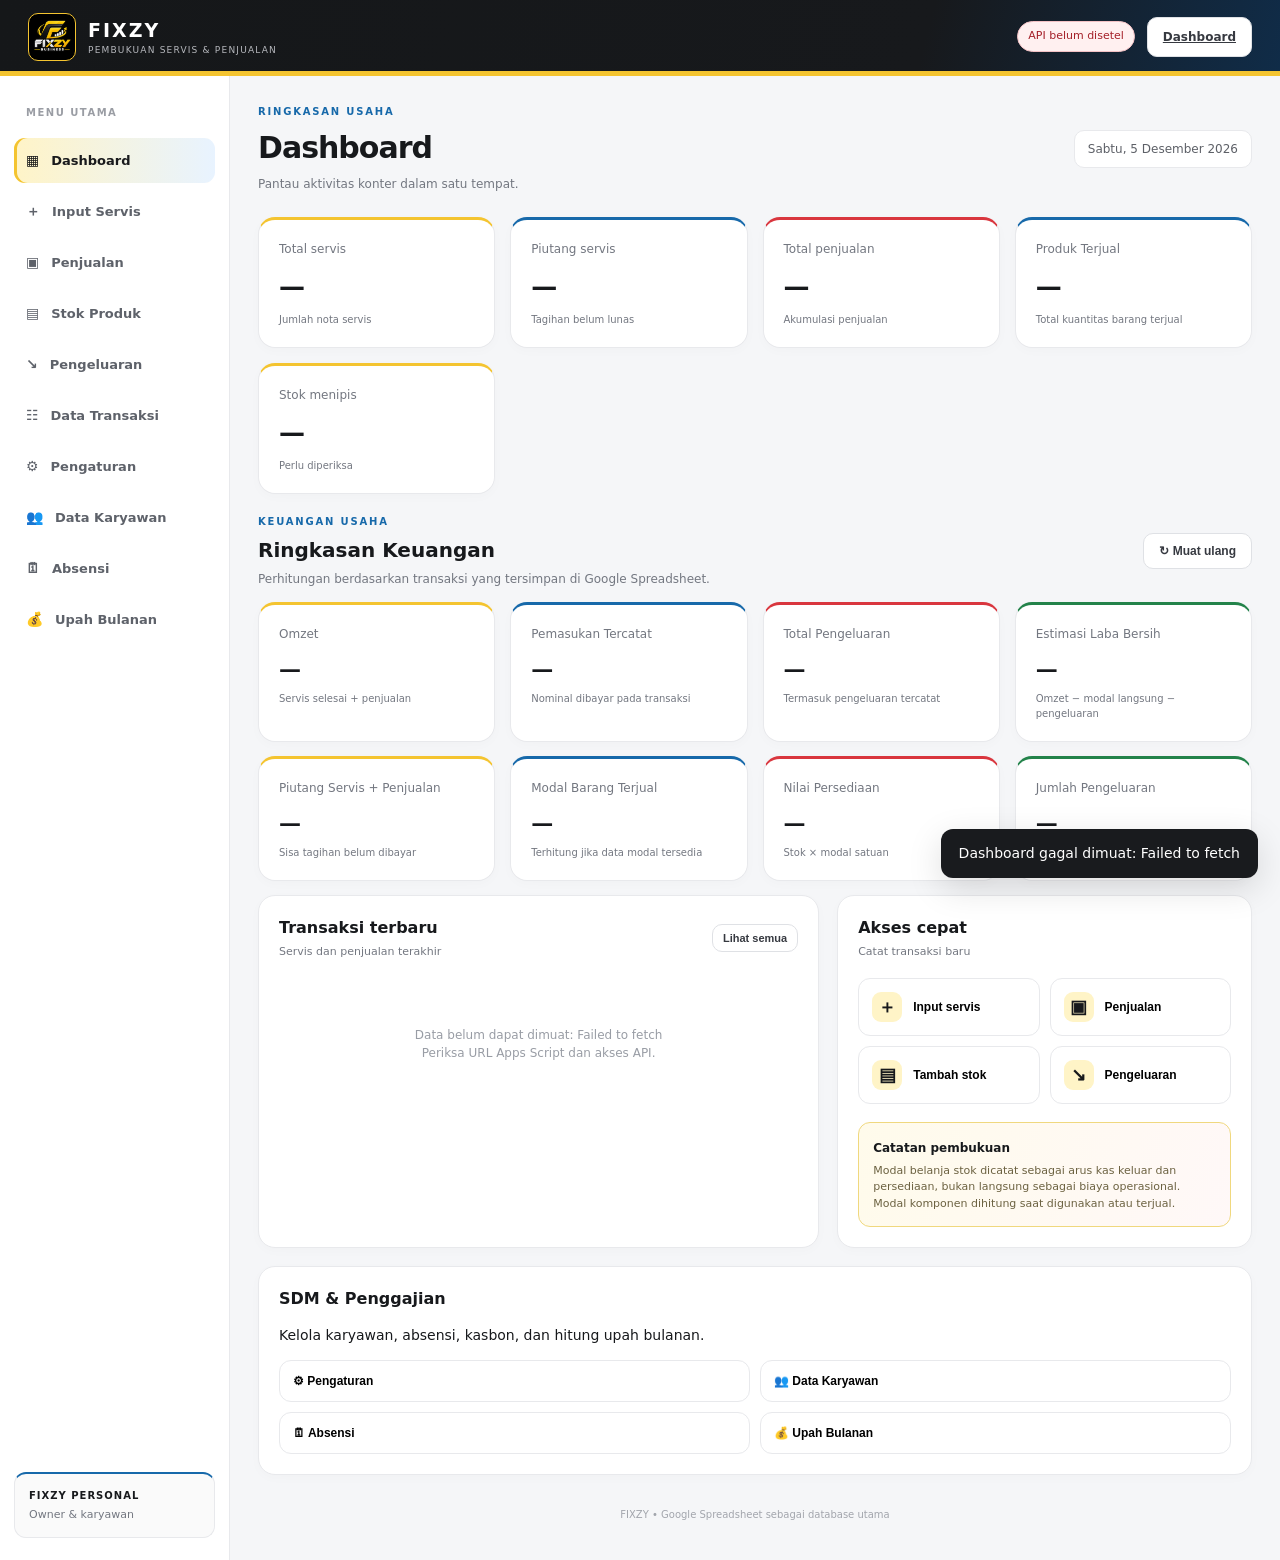
==== commit 57ecb99d: "Update index.html" ====
--- a/index.html
+++ b/index.html
@@ -65,7 +65,7 @@
 
 .finance-head{display:flex;align-items:center;justify-content:space-between;gap:15px;margin:8px 0 14px}.finance-head h2{margin:0;font-size:20px}.finance-stats{margin-bottom:14px}.finance-stats .stat strong{font-size:22px;overflow-wrap:anywhere}.finance-stats .stat:nth-child(2){border-top-color:var(--blue)}.finance-stats .stat:nth-child(3){border-top-color:var(--red)}.finance-stats .stat:nth-child(4){border-top-color:#23834a}
 @media(max-width:700px){.finance-head{align-items:flex-start}.finance-head .btn{padding:8px 10px}.finance-stats .stat{min-width:0}.finance-stats .stat strong{font-size:17px}}
-</style></head><body><header class="topbar"><a class="brand" href="index.html" style="text-decoration:none;color:inherit"><img class="brand-logo" src="logofixzy.png" alt="Logo FIXZY"><div><b>FIXZY</b><small>PEMBUKUAN SERVIS & PENJUALAN</small></div></a><div class="top-actions"><span id="apiStatus" class="pill muted">Memeriksa API...</span><a class="btn ghost" href="index.html">Dashboard</a></div></header><div class="layout"><aside class="sidebar"><div class="nav-label">MENU UTAMA</div><a class="nav active" href="index.html">▦ <span>Dashboard</span></a><a class="nav " href="servis.html">＋ <span>Input Servis</span></a><a class="nav " href="penjualan.html">▣ <span>Penjualan</span></a><a class="nav " href="stok.html">▤ <span>Stok Produk</span></a><a class="nav " href="pengeluaran.html">↘ <span>Pengeluaran</span></a><a class="nav " href="data.html">☷ <span>Data Transaksi</span></a><a class="nav" href="pengaturan.html">⚙ <span>Pengaturan</span></a><a class="nav" href="karyawan.html">👥 <span>Data Karyawan</span></a><a class="nav" href="absensi.html">🗓 <span>Absensi</span></a><a class="nav" href="upah.html">💰 <span>Upah Bulanan</span></a><div class="sidebar-note"><b>FIXZY PERSONAL</b><small>Owner & karyawan</small></div></aside><main class="main"><section class="page active" id="page-dashboard"><div class="page-head"><div><p class="eyebrow">RINGKASAN USAHA</p><h1>Dashboard</h1><p class="sub">Pantau aktivitas konter dalam satu tempat.</p></div><span class="date-chip" id="todayLabel"></span></div><div class="stats"><article class="stat"><span>Total servis</span><strong id="statServis">—</strong><small>Jumlah nota servis</small></article><article class="stat"><span>Piutang servis</span><strong id="statPiutang">—</strong><small>Tagihan belum lunas</small></article><article class="stat"><span>Total penjualan</span><strong id="statSales">—</strong><small>Akumulasi penjualan</small></article><article class="stat"><span>Stok menipis</span><strong id="statLowStock">—</strong><small>Perlu diperiksa</small></article></div>
+</style></head><body><header class="topbar"><a class="brand" href="index.html" style="text-decoration:none;color:inherit"><img class="brand-logo" src="logofixzy.png" alt="Logo FIXZY"><div><b>FIXZY</b><small>PEMBUKUAN SERVIS & PENJUALAN</small></div></a><div class="top-actions"><span id="apiStatus" class="pill muted">Memeriksa API...</span><a class="btn ghost" href="index.html">Dashboard</a></div></header><div class="layout"><aside class="sidebar"><div class="nav-label">MENU UTAMA</div><a class="nav active" href="index.html">▦ <span>Dashboard</span></a><a class="nav " href="servis.html">＋ <span>Input Servis</span></a><a class="nav " href="penjualan.html">▣ <span>Penjualan</span></a><a class="nav " href="stok.html">▤ <span>Stok Produk</span></a><a class="nav " href="pengeluaran.html">↘ <span>Pengeluaran</span></a><a class="nav " href="data.html">☷ <span>Data Transaksi</span></a><a class="nav" href="pengaturan.html">⚙ <span>Pengaturan</span></a><a class="nav" href="karyawan.html">👥 <span>Data Karyawan</span></a><a class="nav" href="absensi.html">🗓 <span>Absensi</span></a><a class="nav" href="upah.html">💰 <span>Upah Bulanan</span></a><div class="sidebar-note"><b>FIXZY PERSONAL</b><small>Owner & karyawan</small></div></aside><main class="main"><section class="page active" id="page-dashboard"><div class="page-head"><div><p class="eyebrow">RINGKASAN USAHA</p><h1>Dashboard</h1><p class="sub">Pantau aktivitas konter dalam satu tempat.</p></div><span class="date-chip" id="todayLabel"></span></div><div class="stats"><article class="stat"><span>Total servis</span><strong id="statServis">—</strong><small>Jumlah nota servis</small></article><article class="stat"><span>Piutang servis</span><strong id="statPiutang">—</strong><small>Tagihan belum lunas</small></article><article class="stat"><span>Total penjualan</span><strong id="statSales">—</strong><small>Akumulasi penjualan</small></article><article class="stat"><span>Produk Terjual</span><strong id="statProdukTerjual">—</strong><small>Total kuantitas barang terjual</small></article><article class="stat"><span>Stok menipis</span><strong id="statLowStock">—</strong><small>Perlu diperiksa</small></article></div>
 <div class="finance-head"><div><p class="eyebrow">KEUANGAN USAHA</p><h2>Ringkasan Keuangan</h2><p class="sub">Perhitungan berdasarkan transaksi yang tersimpan di Google Spreadsheet.</p></div><button id="refreshBtn" class="btn ghost">↻ Muat ulang</button></div>
 <div class="stats finance-stats">
 <article class="stat"><span>Omzet</span><strong id="finOmzet">—</strong><small>Servis selesai + penjualan</small></article>
@@ -94,6 +94,23 @@
 function isThisMonth(row){const d=dateVal(row.Tanggal||row.TanggalTransaksi||row['Tanggal Servis']);const now=new Date();return !!d&&d.getFullYear()===now.getFullYear()&&d.getMonth()===now.getMonth()}
 function val(row,...keys){for(const k of keys){if(row&&row[k]!==undefined&&row[k]!==null&&row[k]!=='')return row[k]}return 0}
 function sumRows(rows,fn){return (rows||[]).reduce((a,r)=>a+numVal(fn(r)),0)}
+function hitungProdukTerjual(sales){
+  return (sales||[]).reduce((total,row)=>{
+    const raw=val(row,'Items JSON','items JSON','Items','items');
+    if(!raw)return total;
+    try{
+      const items=Array.isArray(raw)?raw:JSON.parse(String(raw));
+      if(!Array.isArray(items))return total;
+      return total+items.reduce((sum,item)=>{
+        const qty=numVal(val(item,'qty','Qty','jumlah','Jumlah','kuantitas','Kuantitas'));
+        return sum+Math.max(0,qty);
+      },0);
+    }catch(err){
+      console.warn('Rincian Items JSON penjualan tidak dapat dibaca:',row['ID Penjualan']||'',err);
+      return total;
+    }
+  },0);
+}
 async function loadDashboard(){
  const recent=$('#recentList');
  try{
@@ -104,6 +121,7 @@
   $('#statServis').textContent=d.jumlahServis??servis.length;
   $('#statPiutang').textContent=money(d.totalPiutangServis??sumRows(servis,r=>val(r,'Sisa Piutang')));
   $('#statSales').textContent=money(d.totalPenjualan??sumRows(sales,r=>val(r,'Total')));
+  $('#statProdukTerjual').textContent=hitungProdukTerjual(sales).toLocaleString('id-ID');
   $('#statLowStock').textContent=d.stokMenipis??stocks.filter(r=>numVal(val(r,'Stok'))<=numVal(val(r,'Stok Minimum'))).length;
 
   const validServis=servis.filter(r=>String(val(r,'Status Pengerjaan','Status')).toLowerCase()!=='dibatalkan');
@@ -134,7 +152,7 @@
   recent.innerHTML=latest.length?'<div class="table-wrap"><table><thead><tr><th>Jenis</th><th>Nomor</th><th>Pelanggan</th><th>Total</th></tr></thead><tbody>'+latest.map(x=>`<tr><td>${esc(x.kind)}</td><td>${esc(x.id)}</td><td>${esc(x.name)}</td><td>${money(x.total)}</td></tr>`).join('')+'</tbody></table></div>':'<div class="empty">Belum ada transaksi.</div>';
  }catch(e){
   if(recent)recent.innerHTML='<div class="empty">Data belum dapat dimuat: '+esc(e.message)+'<br>Periksa URL Apps Script dan akses API.</div>';
-  ['statServis','statPiutang','statSales','statLowStock','finOmzet','finIncome','finExpense','finProfit','finReceivable','finCost','finInventory','finExpenseCount'].forEach(id=>{const el=$('#'+id);if(el)el.textContent='—'});
+  ['statServis','statPiutang','statSales','statProdukTerjual','statLowStock','finOmzet','finIncome','finExpense','finProfit','finReceivable','finCost','finInventory','finExpenseCount'].forEach(id=>{const el=$('#'+id);if(el)el.textContent='—'});
   toast('Dashboard gagal dimuat: '+e.message);
  }
 }
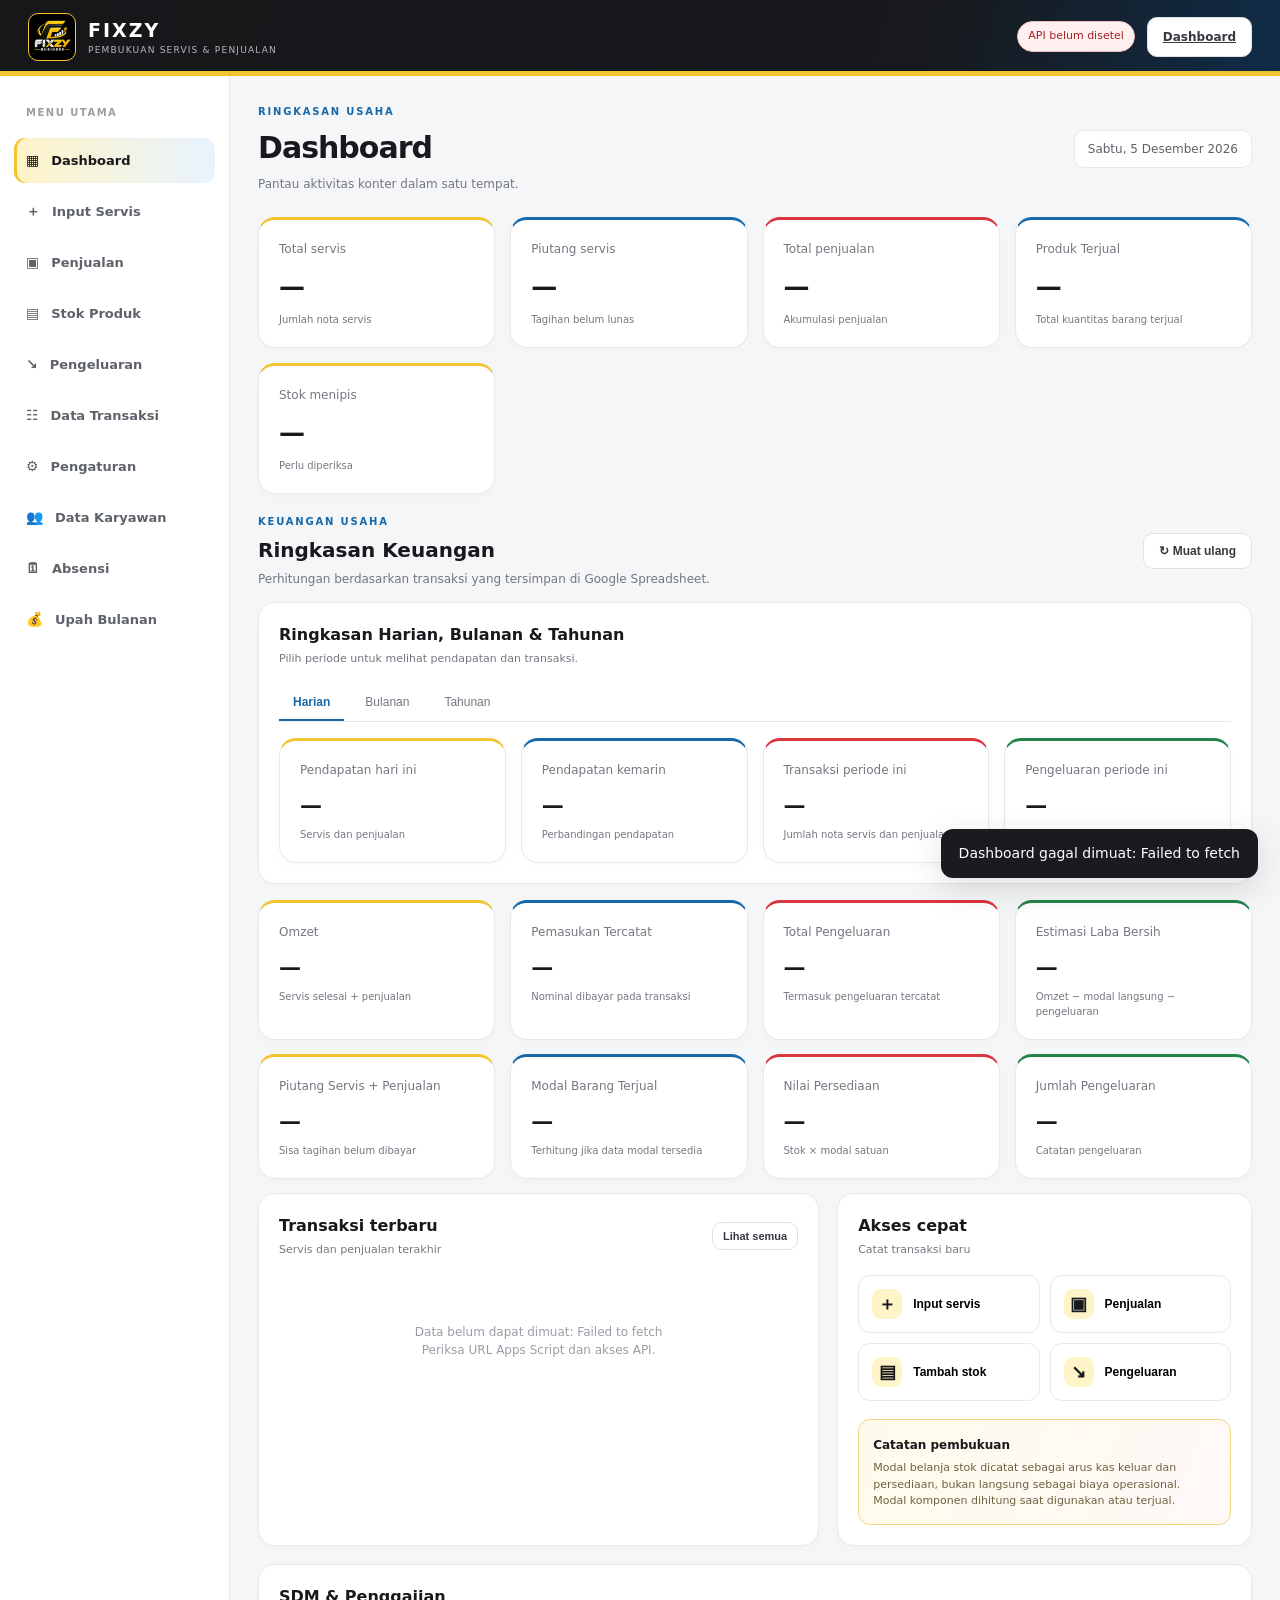
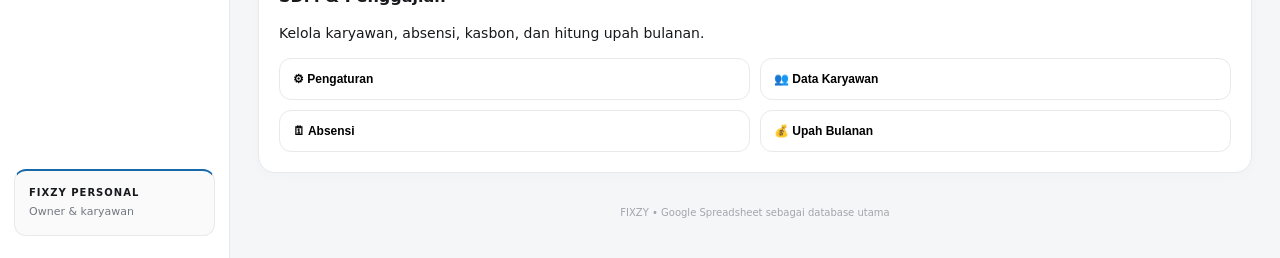
==== commit 2b35cec1: "Update index.html" ====
--- a/index.html
+++ b/index.html
@@ -67,6 +67,20 @@
 @media(max-width:700px){.finance-head{align-items:flex-start}.finance-head .btn{padding:8px 10px}.finance-stats .stat{min-width:0}.finance-stats .stat strong{font-size:17px}}
 </style></head><body><header class="topbar"><a class="brand" href="index.html" style="text-decoration:none;color:inherit"><img class="brand-logo" src="logofixzy.png" alt="Logo FIXZY"><div><b>FIXZY</b><small>PEMBUKUAN SERVIS & PENJUALAN</small></div></a><div class="top-actions"><span id="apiStatus" class="pill muted">Memeriksa API...</span><a class="btn ghost" href="index.html">Dashboard</a></div></header><div class="layout"><aside class="sidebar"><div class="nav-label">MENU UTAMA</div><a class="nav active" href="index.html">▦ <span>Dashboard</span></a><a class="nav " href="servis.html">＋ <span>Input Servis</span></a><a class="nav " href="penjualan.html">▣ <span>Penjualan</span></a><a class="nav " href="stok.html">▤ <span>Stok Produk</span></a><a class="nav " href="pengeluaran.html">↘ <span>Pengeluaran</span></a><a class="nav " href="data.html">☷ <span>Data Transaksi</span></a><a class="nav" href="pengaturan.html">⚙ <span>Pengaturan</span></a><a class="nav" href="karyawan.html">👥 <span>Data Karyawan</span></a><a class="nav" href="absensi.html">🗓 <span>Absensi</span></a><a class="nav" href="upah.html">💰 <span>Upah Bulanan</span></a><div class="sidebar-note"><b>FIXZY PERSONAL</b><small>Owner & karyawan</small></div></aside><main class="main"><section class="page active" id="page-dashboard"><div class="page-head"><div><p class="eyebrow">RINGKASAN USAHA</p><h1>Dashboard</h1><p class="sub">Pantau aktivitas konter dalam satu tempat.</p></div><span class="date-chip" id="todayLabel"></span></div><div class="stats"><article class="stat"><span>Total servis</span><strong id="statServis">—</strong><small>Jumlah nota servis</small></article><article class="stat"><span>Piutang servis</span><strong id="statPiutang">—</strong><small>Tagihan belum lunas</small></article><article class="stat"><span>Total penjualan</span><strong id="statSales">—</strong><small>Akumulasi penjualan</small></article><article class="stat"><span>Produk Terjual</span><strong id="statProdukTerjual">—</strong><small>Total kuantitas barang terjual</small></article><article class="stat"><span>Stok menipis</span><strong id="statLowStock">—</strong><small>Perlu diperiksa</small></article></div>
 <div class="finance-head"><div><p class="eyebrow">KEUANGAN USAHA</p><h2>Ringkasan Keuangan</h2><p class="sub">Perhitungan berdasarkan transaksi yang tersimpan di Google Spreadsheet.</p></div><button id="refreshBtn" class="btn ghost">↻ Muat ulang</button></div>
+<div class="period-summary panel" id="periodSummaryPanel" style="margin-bottom:16px">
+  <div class="panel-head"><div><h2>Ringkasan Harian, Bulanan & Tahunan</h2><p>Pilih periode untuk melihat pendapatan dan transaksi.</p></div></div>
+  <nav id="summaryPeriodNav" class="tabs" aria-label="Periode ringkasan">
+    <button class="tab active" type="button" data-period="day">Harian</button>
+    <button class="tab" type="button" data-period="month">Bulanan</button>
+    <button class="tab" type="button" data-period="year">Tahunan</button>
+  </nav>
+  <div class="stats finance-stats" style="margin-bottom:0">
+    <article class="stat"><span id="periodIncomeLabel">Pendapatan hari ini</span><strong id="periodIncome">—</strong><small id="periodIncomeNote">Servis dan penjualan</small></article>
+    <article class="stat"><span>Pendapatan kemarin</span><strong id="yesterdayIncome">—</strong><small id="yesterdayIncomeNote">Perbandingan pendapatan</small></article>
+    <article class="stat"><span id="periodSalesLabel">Transaksi periode ini</span><strong id="periodTransactions">—</strong><small id="periodTransactionsNote">Jumlah nota servis dan penjualan</small></article>
+    <article class="stat"><span id="periodExpenseLabel">Pengeluaran periode ini</span><strong id="periodExpense">—</strong><small id="periodExpenseNote">Pengeluaran tercatat</small></article>
+  </div>
+</div>
 <div class="stats finance-stats">
 <article class="stat"><span>Omzet</span><strong id="finOmzet">—</strong><small>Servis selesai + penjualan</small></article>
 <article class="stat"><span>Pemasukan Tercatat</span><strong id="finIncome">—</strong><small>Nominal dibayar pada transaksi</small></article>
@@ -91,6 +105,53 @@
 
 function numVal(v){if(typeof v==='number')return Number.isFinite(v)?v:0;let s=String(v??'').trim();if(!s)return 0;s=s.replace(/[^\d,.-]/g,'');if(s.includes('.')&&s.includes(',')){s=s.replace(/\./g,'').replace(',','.')}else if(s.includes(',')&&!s.includes('.')){s=s.replace(',','.')}else if((s.match(/\./g)||[]).length>1){s=s.replace(/\./g,'')}const n=Number(s);return Number.isFinite(n)?n:0}
 function dateVal(v){if(v instanceof Date)return v;let s=String(v??'').trim();if(!s)return null;let d=new Date(s);if(!Number.isNaN(d.getTime()))return d;const m=s.match(/^(\d{1,2})[\/-](\d{1,2})[\/-](\d{4})$/);if(m)return new Date(+m[3],+m[2]-1,+m[1]);return null}
+function sameCalendarDay(value, target){
+  const d = value instanceof Date ? value : dateVal(value);
+  return !!d && d.getFullYear()===target.getFullYear() && d.getMonth()===target.getMonth() && d.getDate()===target.getDate();
+}
+function rowDate(row){
+  return dateVal(val(row,'Tanggal','Tanggal Transaksi','TanggalTransaksi','Tanggal Servis','Waktu','Timestamp'));
+}
+function rowPaid(row, kind){
+  if(kind==='servis'){
+    const status=String(val(row,'Status Pengerjaan','Status')).trim().toLowerCase();
+    if(status==='dibatalkan') return 0;
+    return numVal(val(row,'Dibayar','Total Dibayar','Pembayaran'));
+  }
+  return numVal(val(row,'Dibayar','Total Dibayar','Pembayaran'));
+}
+function sumPaidForDate(rows, kind, target){
+  return sumRows(rows.filter(r=>sameCalendarDay(rowDate(r),target)),r=>rowPaid(r,kind));
+}
+function inSelectedPeriod(value, period, now){
+  const d=value instanceof Date?value:dateVal(value);
+  if(!d)return false;
+  if(period==='day')return sameCalendarDay(d,now);
+  if(period==='month')return d.getFullYear()===now.getFullYear()&&d.getMonth()===now.getMonth();
+  return d.getFullYear()===now.getFullYear();
+}
+function updatePeriodSummary(servis, sales, expenses){
+  const now=new Date();
+  const yesterday=new Date(now.getFullYear(),now.getMonth(),now.getDate()-1);
+  const nav=$('#summaryPeriodNav');
+  const period=nav?.querySelector('.tab.active')?.dataset.period||'day';
+  const paidServis=servis.filter(r=>String(val(r,'Status Pengerjaan','Status')).trim().toLowerCase()!=='dibatalkan');
+  const todayIncome=sumPaidForDate(paidServis,'servis',now)+sumPaidForDate(sales,'penjualan',now);
+  const prevIncome=sumPaidForDate(paidServis,'servis',yesterday)+sumPaidForDate(sales,'penjualan',yesterday);
+  const periodServis=paidServis.filter(r=>inSelectedPeriod(rowDate(r),period,now));
+  const periodSales=sales.filter(r=>inSelectedPeriod(rowDate(r),period,now));
+  const periodExpenses=expenses.filter(r=>inSelectedPeriod(rowDate(r),period,now));
+  const periodIncome=sumRows(periodServis,r=>rowPaid(r,'servis'))+sumRows(periodSales,r=>rowPaid(r,'penjualan'));
+  const periodExpense=sumRows(periodExpenses,r=>val(r,'Nominal','Jumlah','Total'));
+  const periodCount=periodServis.length+periodSales.length;
+  const labels={day:{income:'Pendapatan hari ini',transactions:'Transaksi hari ini',expense:'Pengeluaran hari ini',note:'Tanggal '+now.toLocaleDateString('id-ID')},month:{income:'Pendapatan bulan ini',transactions:'Transaksi bulan ini',expense:'Pengeluaran bulan ini',note:now.toLocaleDateString('id-ID',{month:'long',year:'numeric'})},year:{income:'Pendapatan tahun ini',transactions:'Transaksi tahun ini',expense:'Pengeluaran tahun ini',note:String(now.getFullYear())}};
+  const l=labels[period];
+  const set=(id,v)=>{const el=$('#'+id);if(el)el.textContent=v};
+  set('periodIncomeLabel',l.income);set('periodIncome',money(periodIncome));set('periodIncomeNote',l.note);
+  set('yesterdayIncome',money(prevIncome));set('yesterdayIncomeNote','Tanggal '+yesterday.toLocaleDateString('id-ID'));
+  set('periodSalesLabel',l.transactions);set('periodTransactions',periodCount.toLocaleString('id-ID'));set('periodTransactionsNote','Servis: '+periodServis.length+' • Penjualan: '+periodSales.length);
+  set('periodExpenseLabel',l.expense);set('periodExpense',money(periodExpense));set('periodExpenseNote',l.note);
+}
 function isThisMonth(row){const d=dateVal(row.Tanggal||row.TanggalTransaksi||row['Tanggal Servis']);const now=new Date();return !!d&&d.getFullYear()===now.getFullYear()&&d.getMonth()===now.getMonth()}
 function val(row,...keys){for(const k of keys){if(row&&row[k]!==undefined&&row[k]!==null&&row[k]!=='')return row[k]}return 0}
 function sumRows(rows,fn){return (rows||[]).reduce((a,r)=>a+numVal(fn(r)),0)}
@@ -118,6 +179,7 @@
    apiGet('dashboard'),apiGet('servis'),apiGet('penjualan'),apiGet('pengeluaran'),apiGet('stok')
   ]);
   const d=dash.ringkasan||{},servis=servisRes.data||[],sales=salesRes.data||[],expenses=expenseRes.data||[],stocks=stockRes.data||[];
+  updatePeriodSummary(servis,sales,expenses);
   $('#statServis').textContent=d.jumlahServis??servis.length;
   $('#statPiutang').textContent=money(d.totalPiutangServis??sumRows(servis,r=>val(r,'Sisa Piutang')));
   $('#statSales').textContent=money(d.totalPenjualan??sumRows(sales,r=>val(r,'Total')));
@@ -158,5 +220,11 @@
 }
 $('#todayLabel').textContent=new Date().toLocaleDateString('id-ID',{weekday:'long',day:'numeric',month:'long',year:'numeric'});
 const refresh=$('#refreshBtn');if(refresh)refresh.addEventListener('click',async()=>{refresh.disabled=true;refresh.textContent='Memuat...';await checkApi();await loadDashboard();refresh.disabled=false;refresh.textContent='↻ Muat ulang'});
+$('#summaryPeriodNav')?.addEventListener('click',e=>{
+  const btn=e.target.closest('[data-period]');
+  if(!btn)return;
+  $('#summaryPeriodNav').querySelectorAll('.tab').forEach(x=>x.classList.toggle('active',x===btn));
+  loadDashboard();
+});
 checkApi();loadDashboard();
 </script></body></html>
